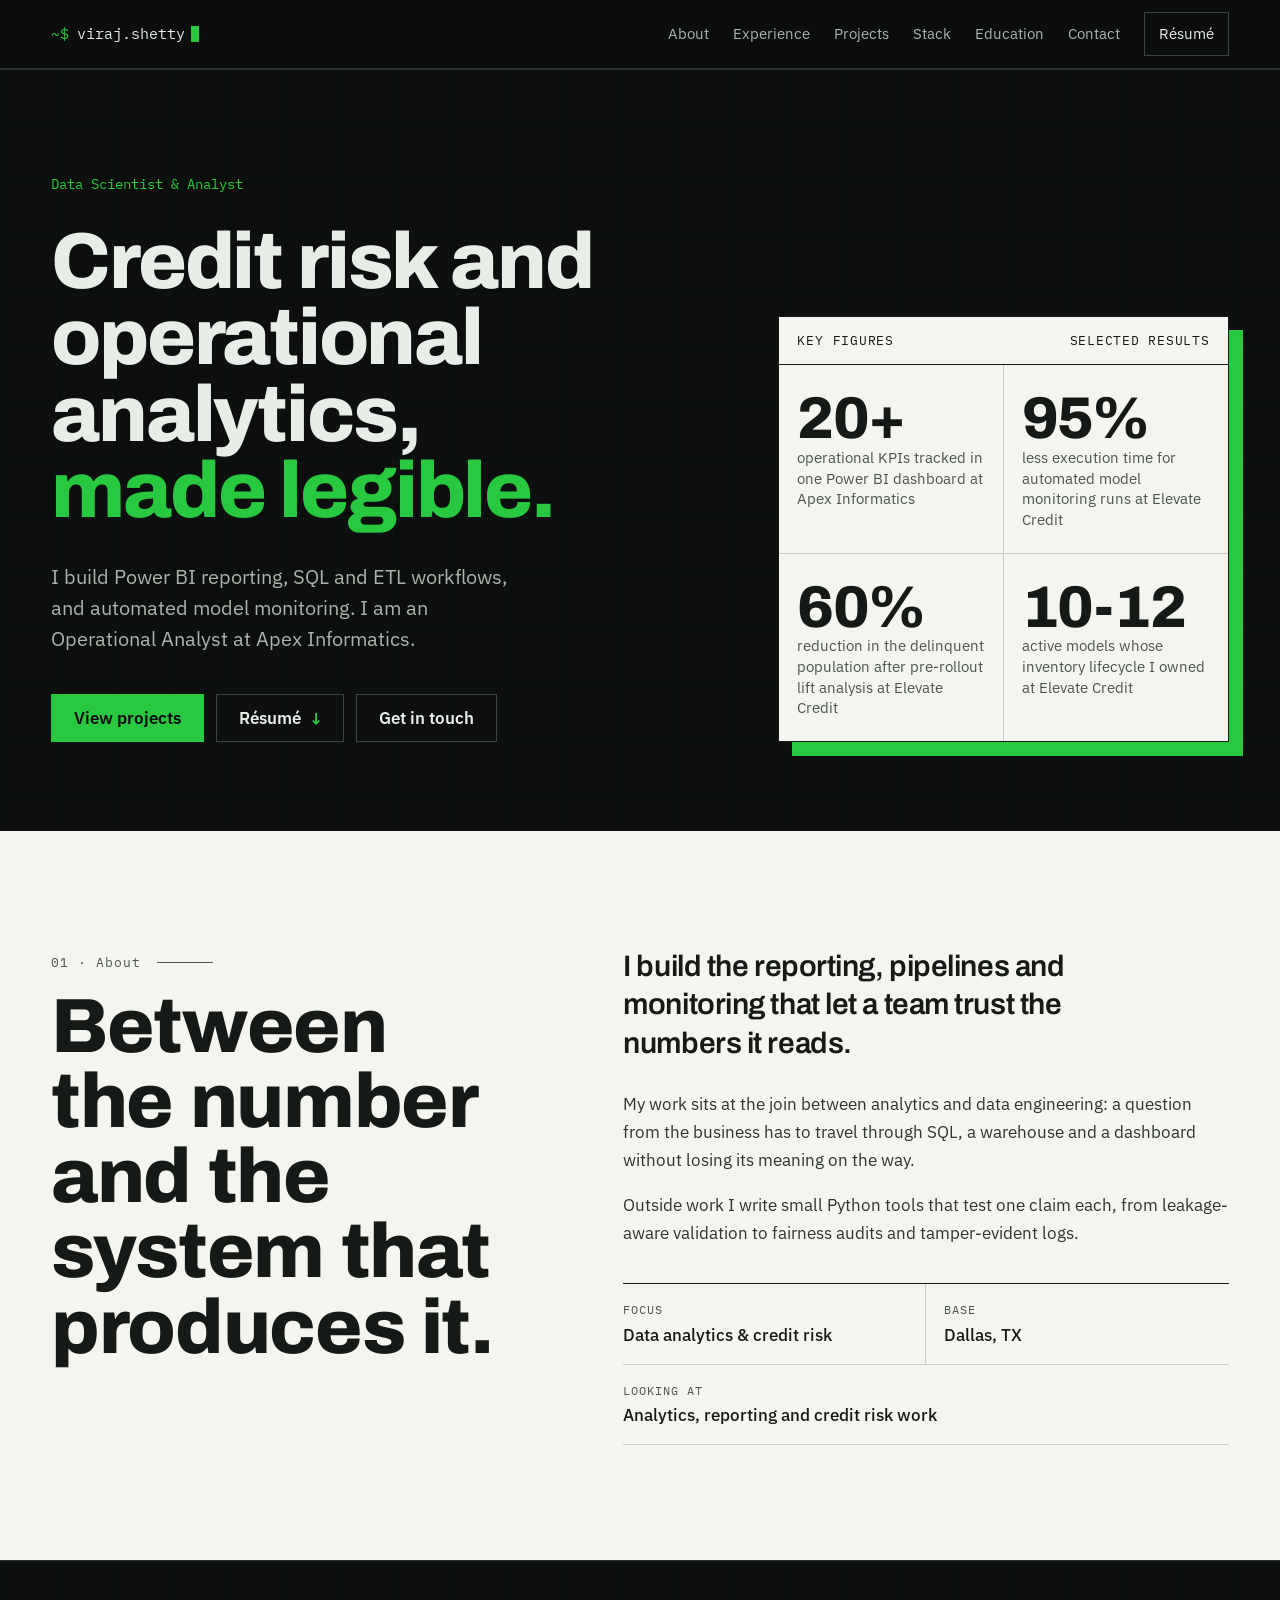
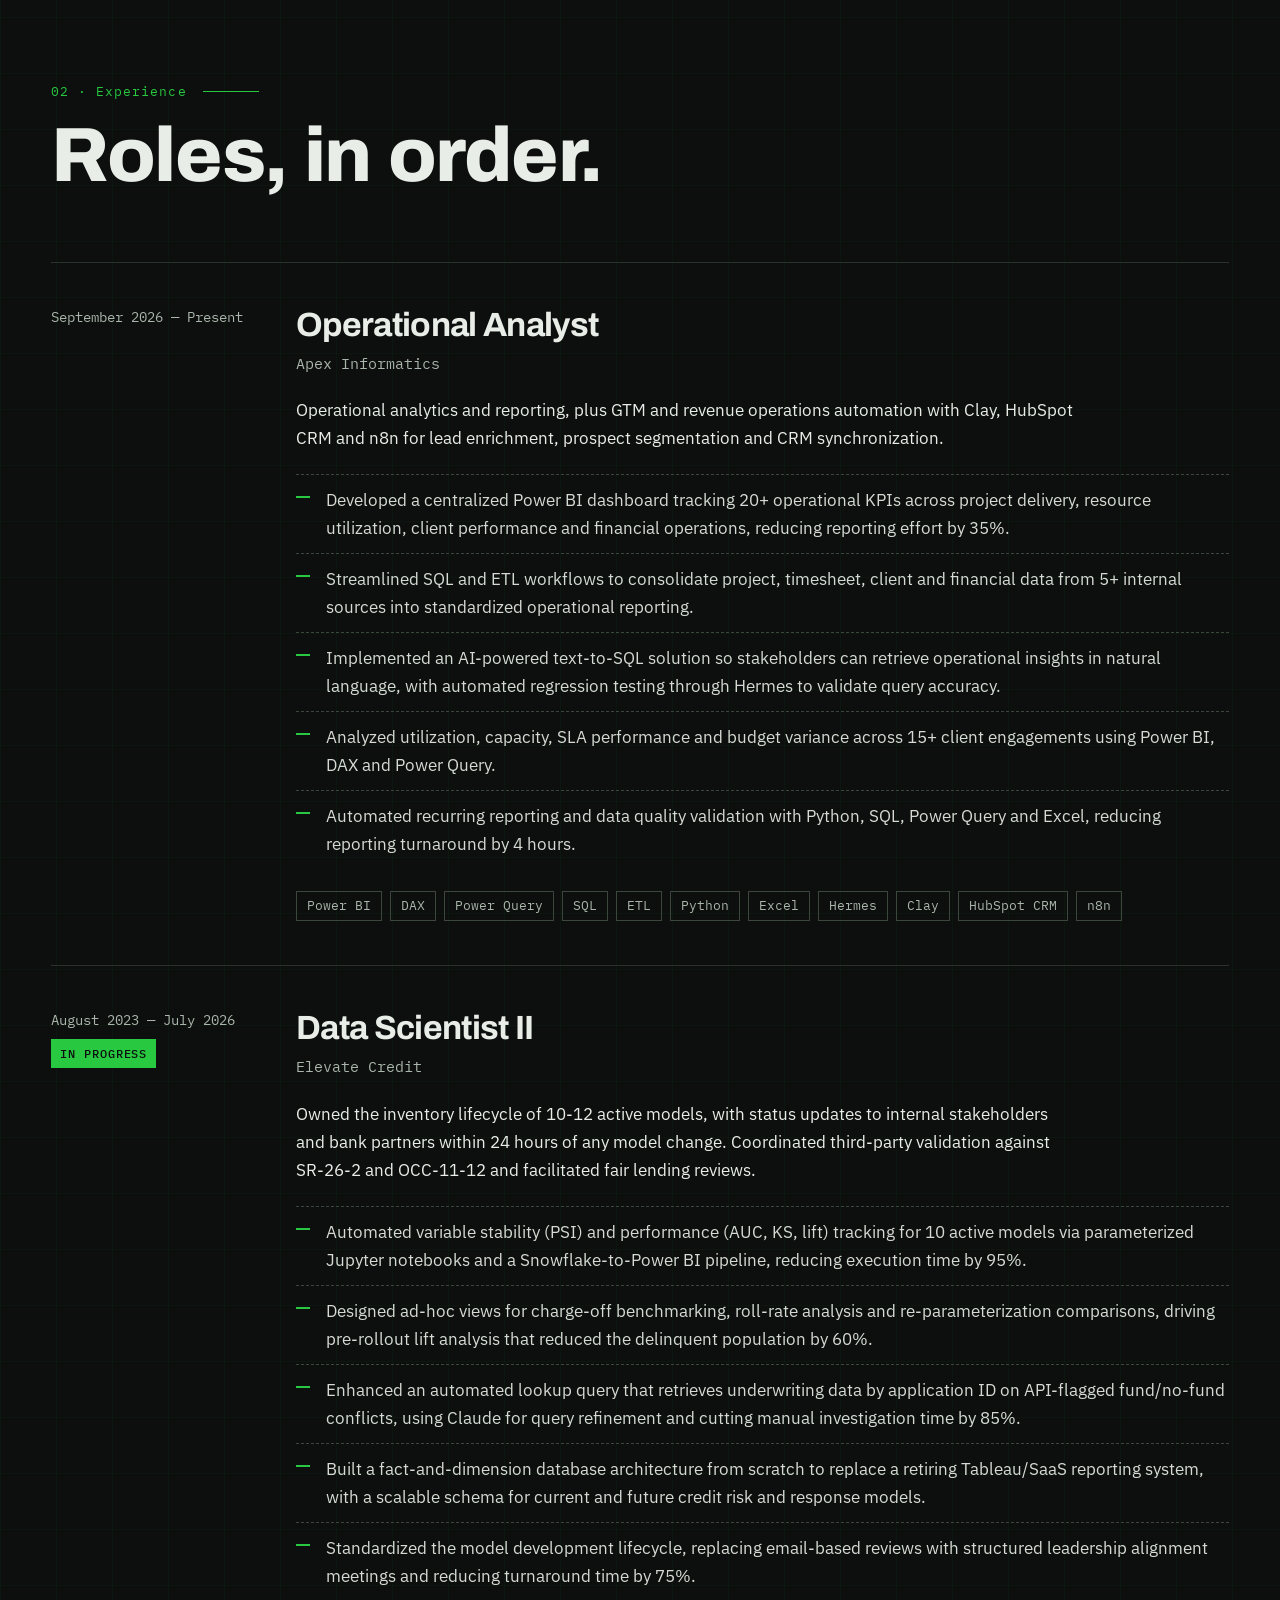
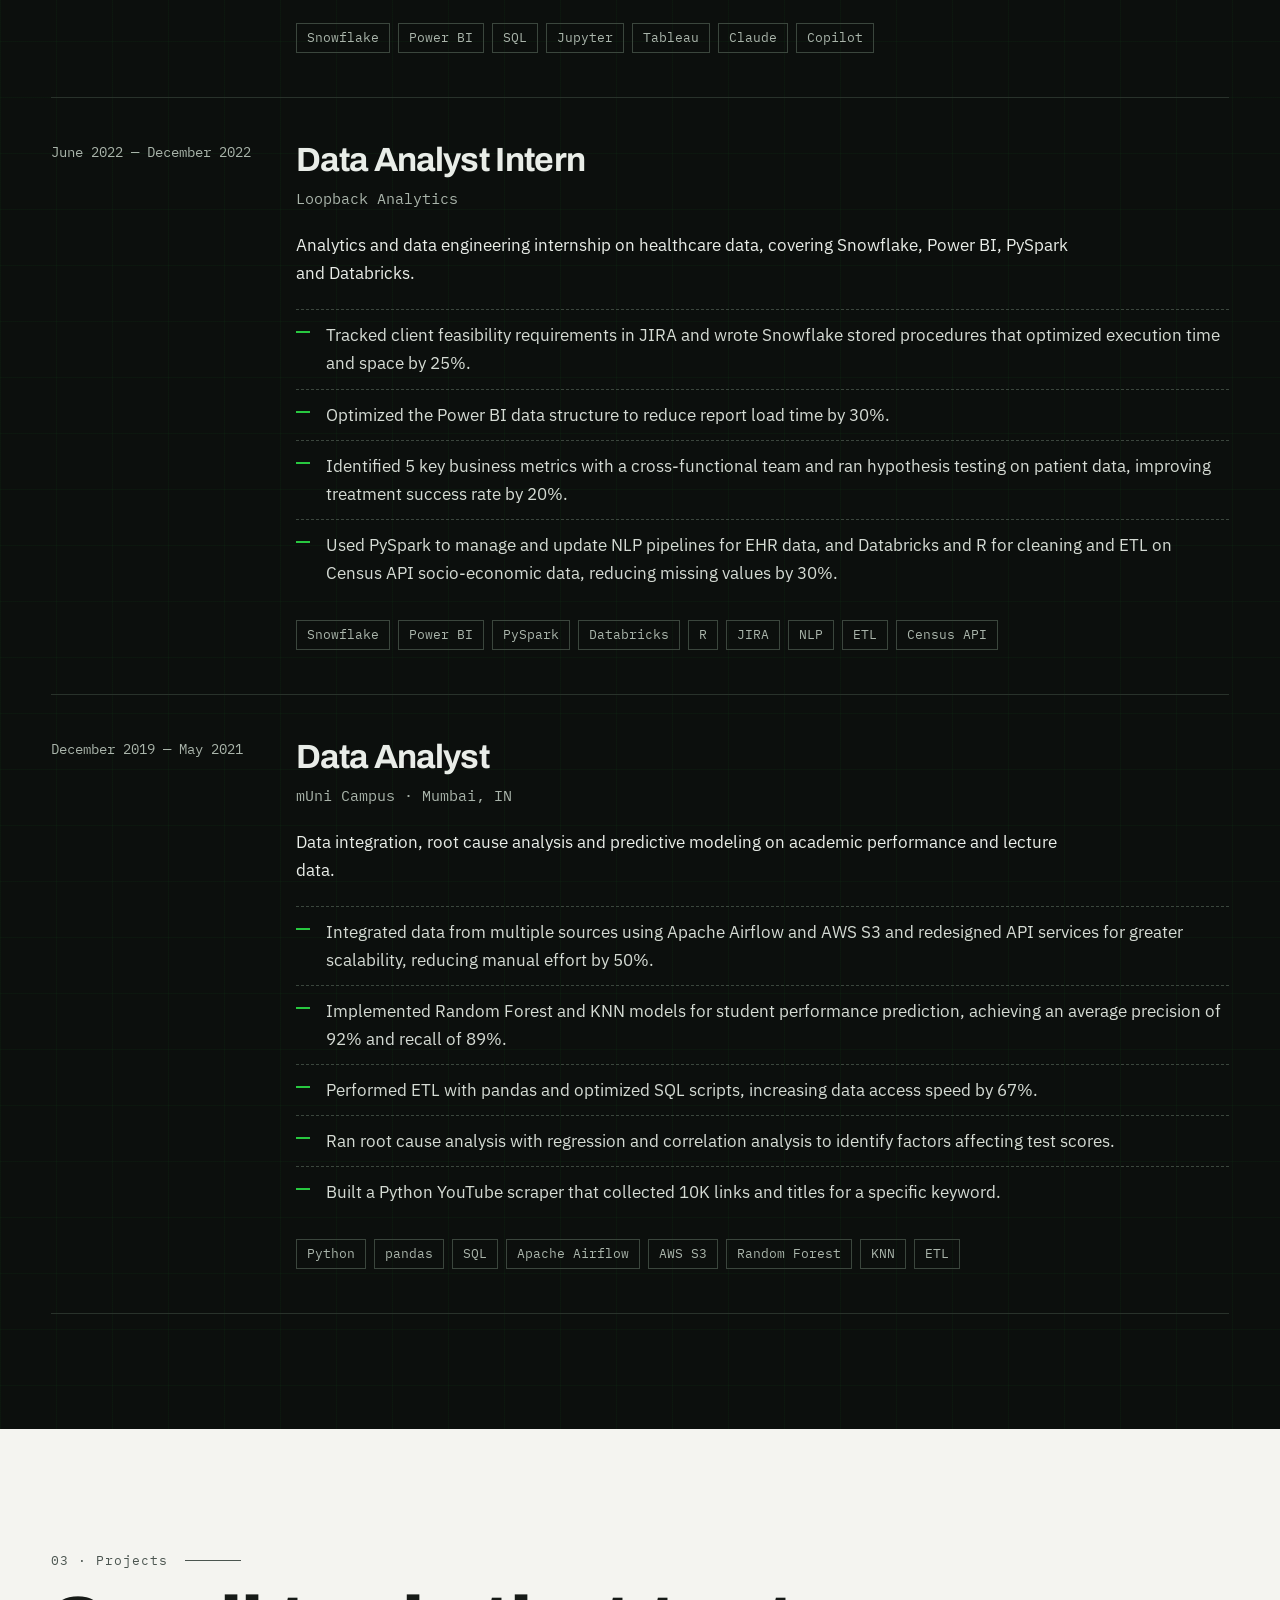
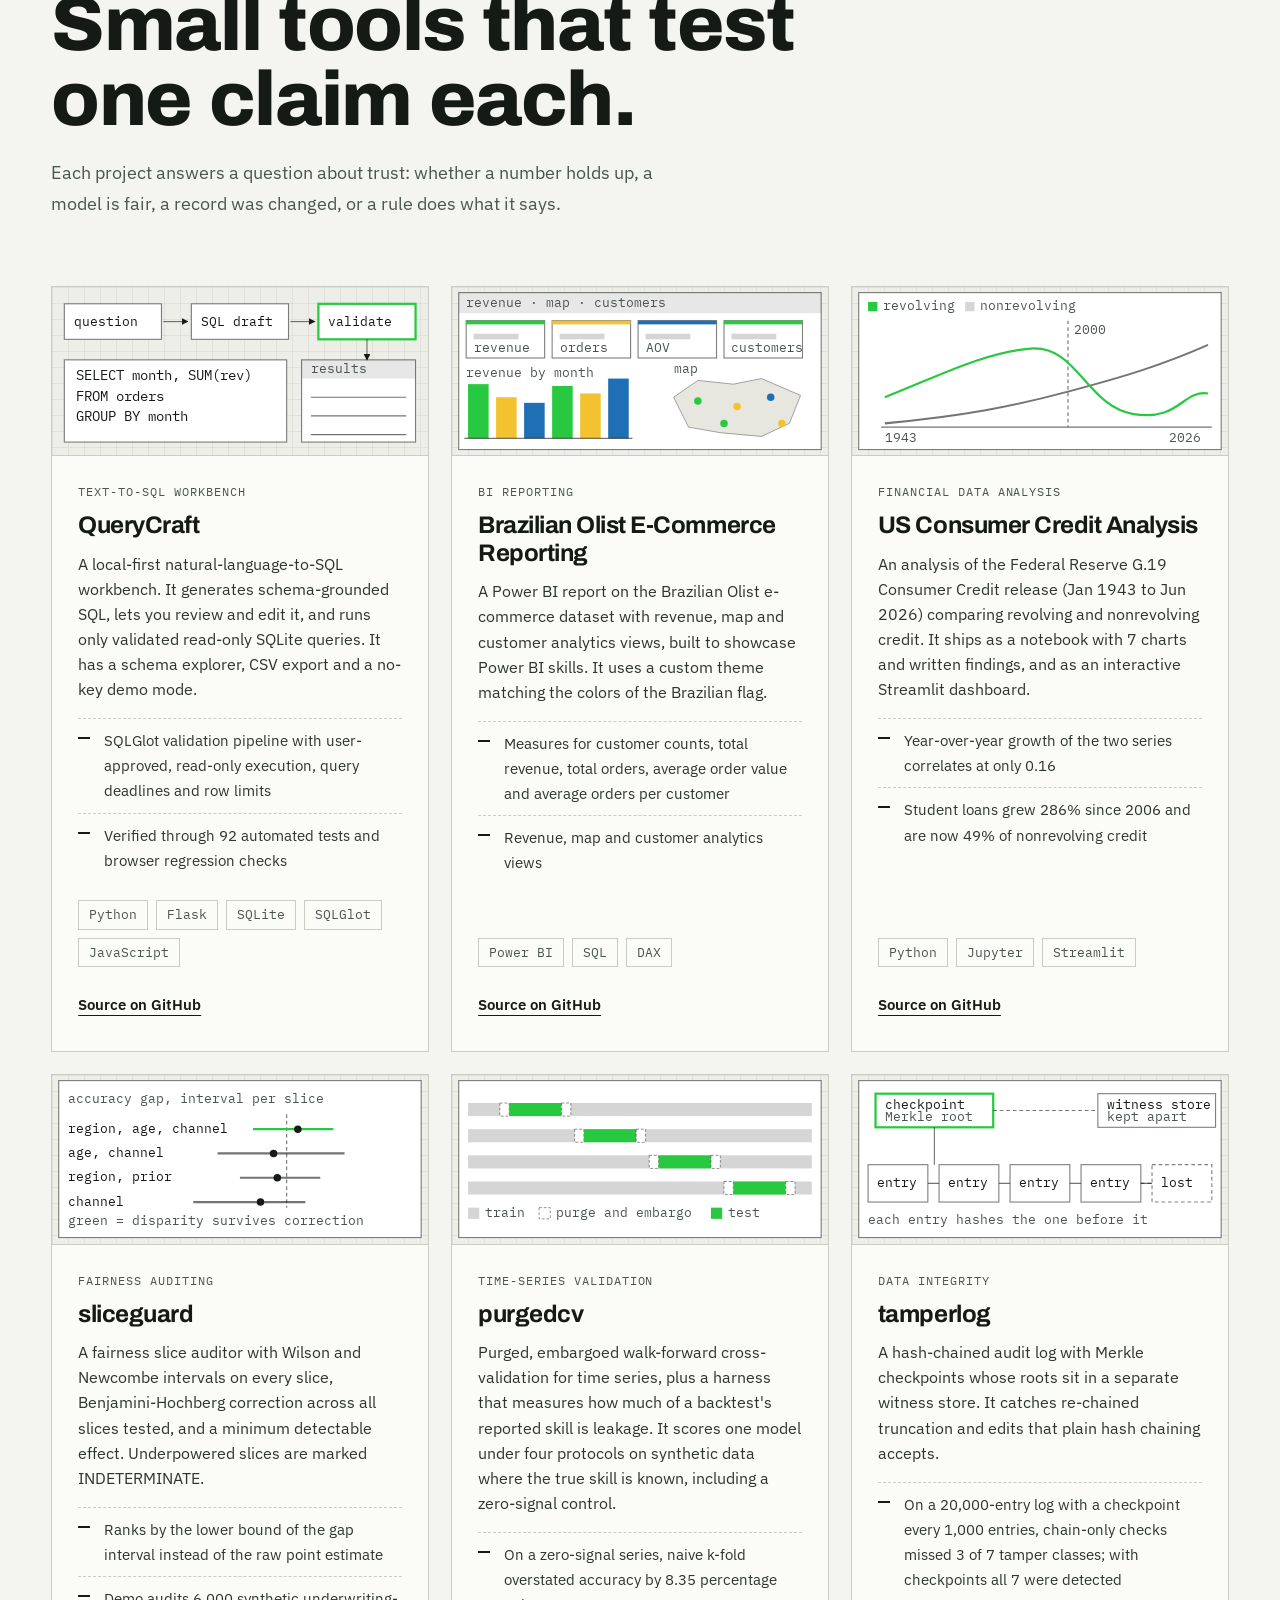
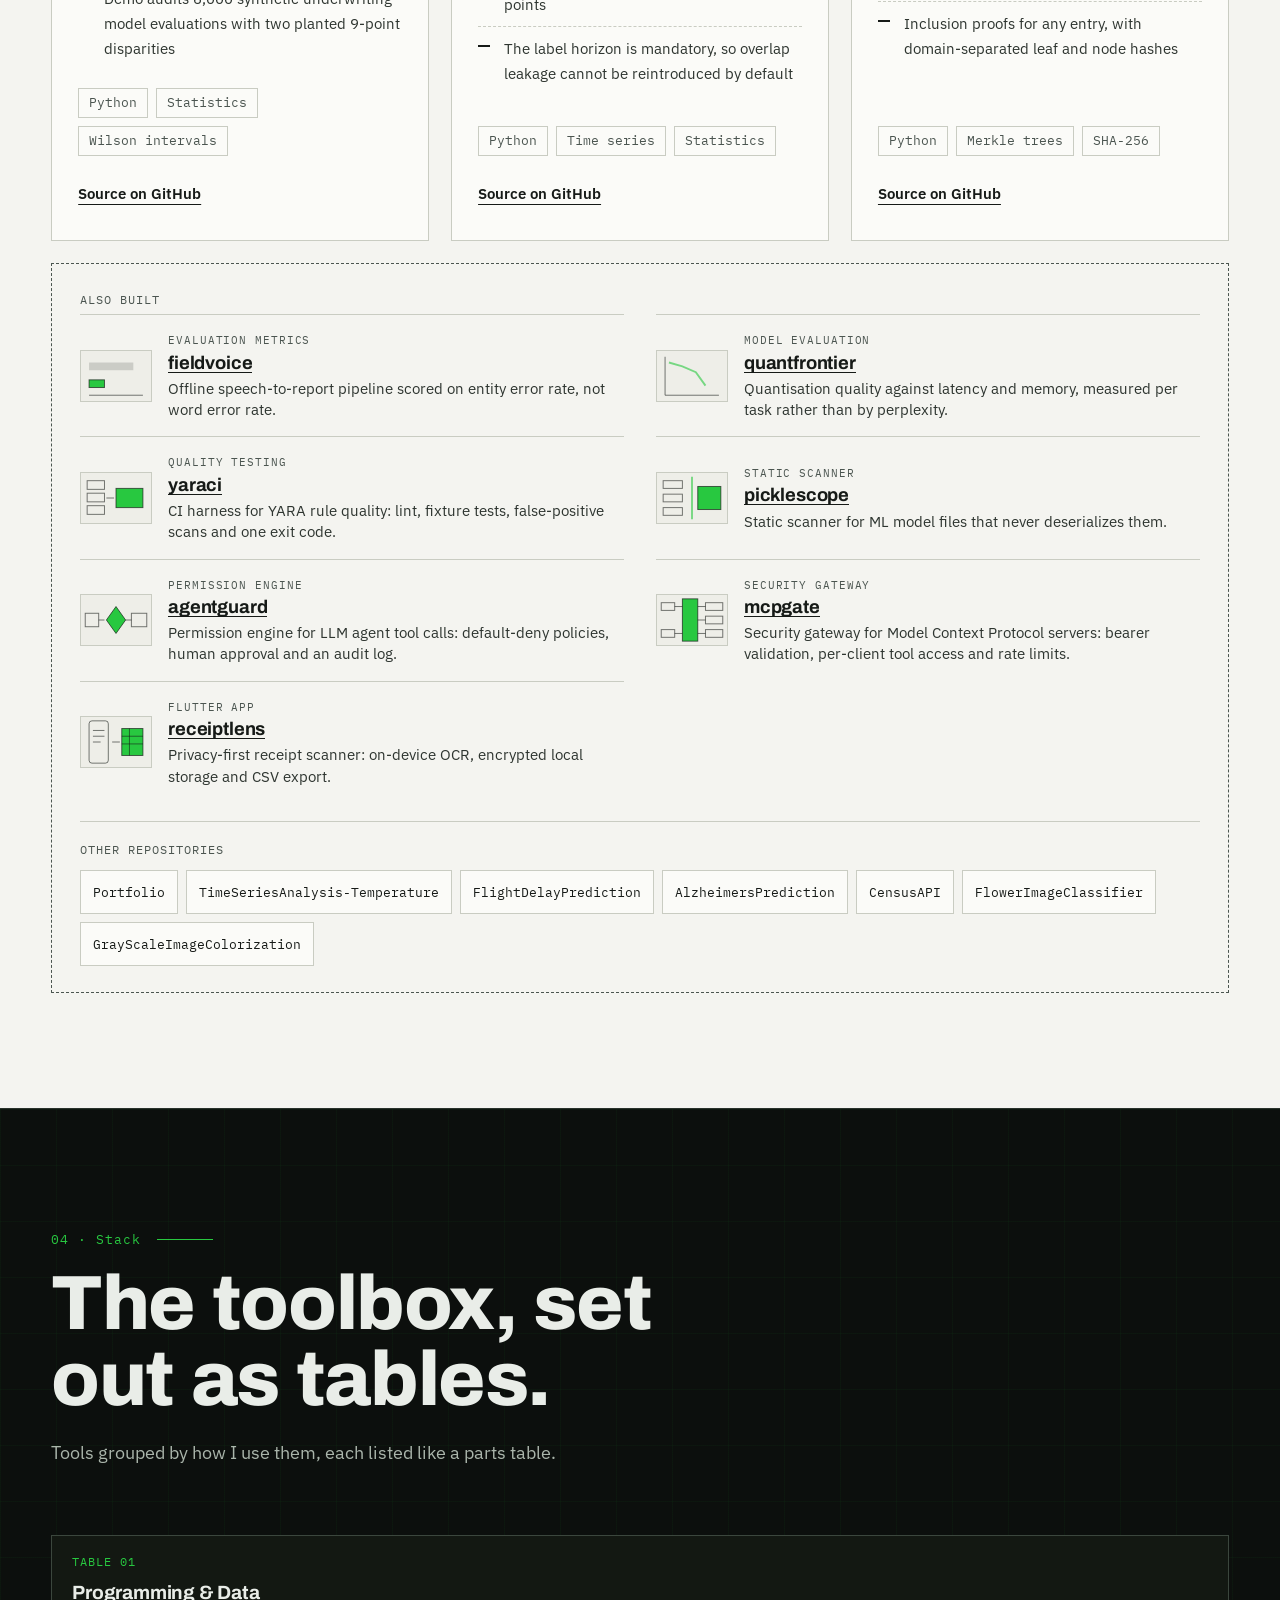
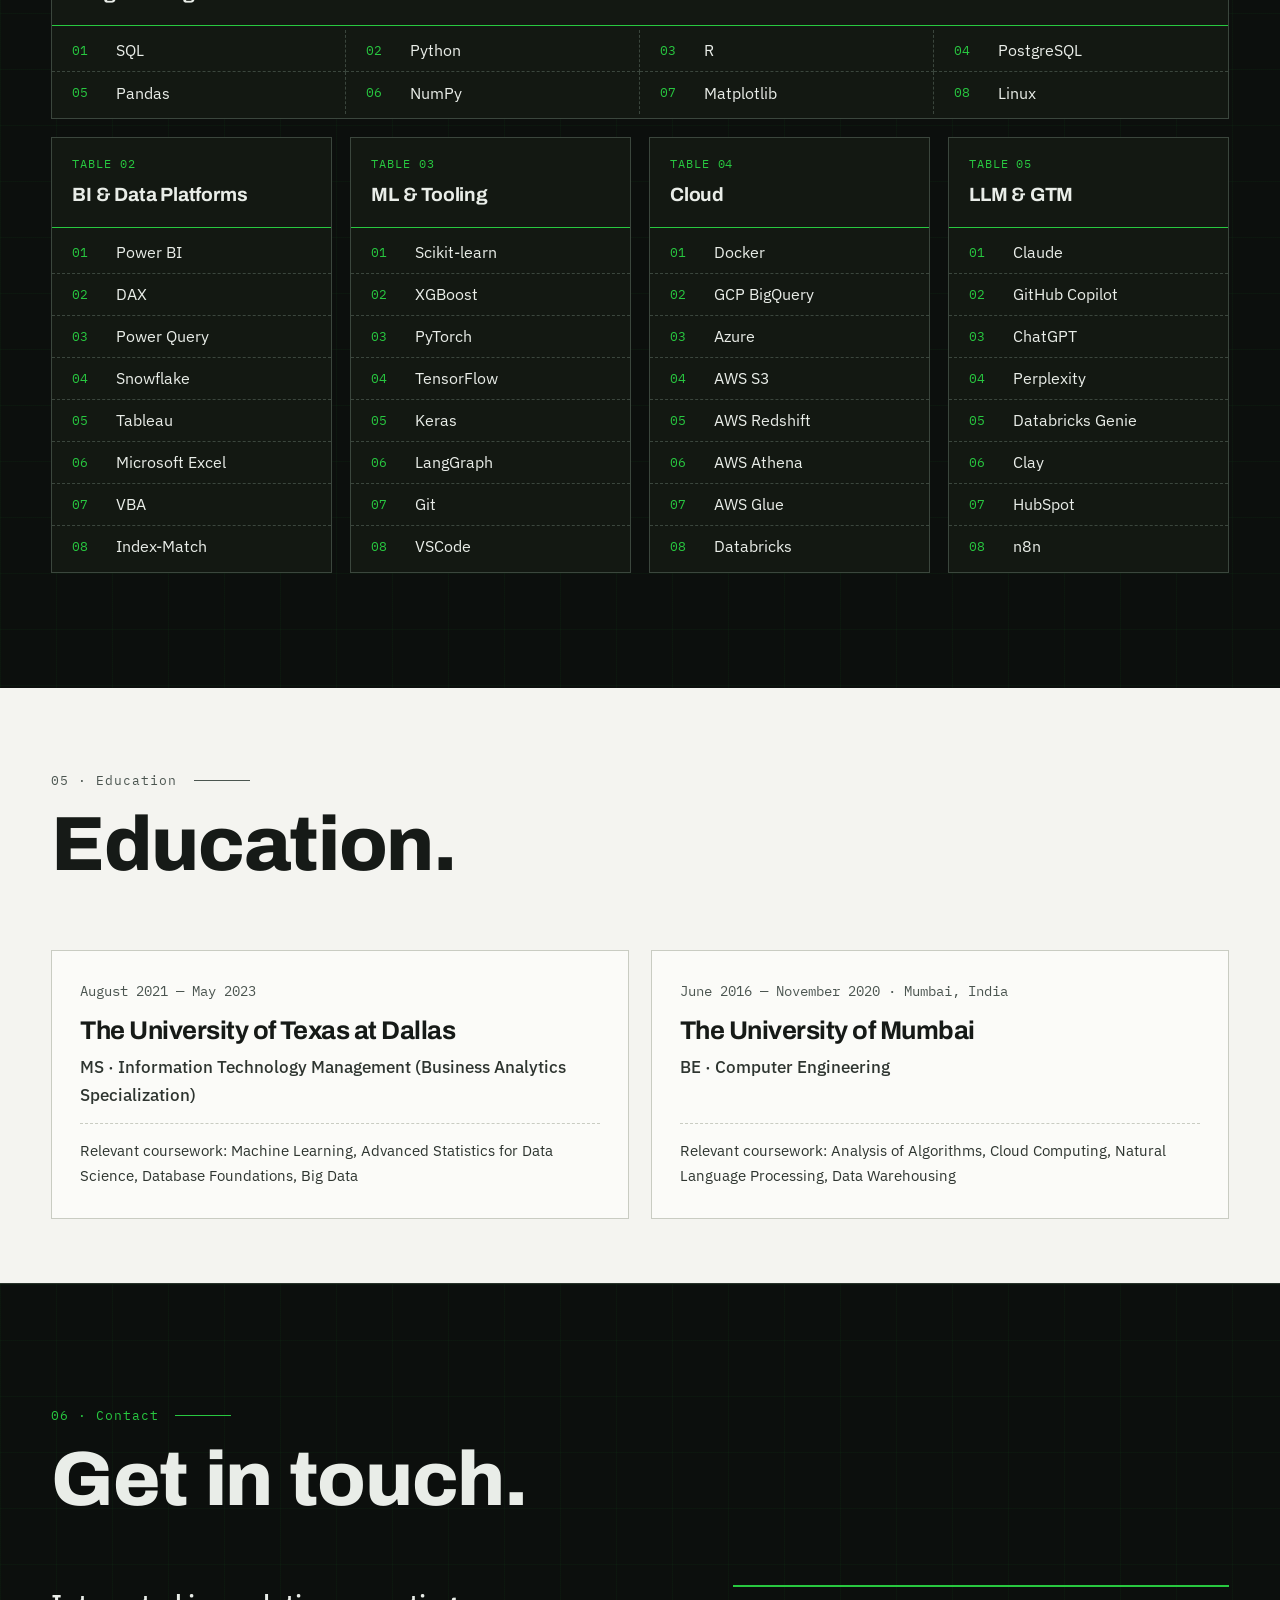
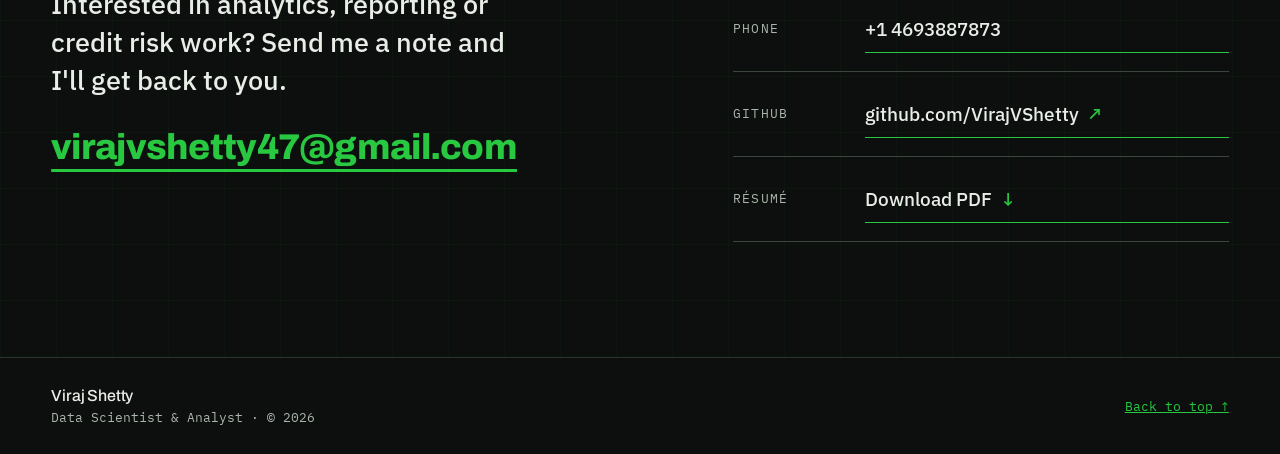
==== index.html @ f26219c9 "Portfolio website, revision 1" ====
<!doctype html>
<html lang="en">
<head>
<meta charset="utf-8">
<meta name="viewport" content="width=device-width, initial-scale=1">
<title>Viraj Shetty | Data Scientist &amp; Analyst</title>
<meta name="description" content="Data scientist and analyst in Dallas, TX, specializing in Power BI reporting, SQL/ETL pipelines and credit risk model monitoring.">
<link rel="canonical" href="https://virajvshetty.github.io/">
<meta property="og:type" content="website">
<meta property="og:title" content="Viraj Shetty | Data Scientist &amp; Analyst">
<meta property="og:description" content="Data scientist and analyst in Dallas, TX, specializing in Power BI reporting, SQL/ETL pipelines and credit risk model monitoring.">
<meta property="og:url" content="https://virajvshetty.github.io/">
<meta property="og:image" content="https://virajvshetty.github.io/assets/images/social-card.png">
<meta name="twitter:card" content="summary_large_image">
<meta name="twitter:title" content="Viraj Shetty | Data Scientist &amp; Analyst">
<meta name="twitter:description" content="Data scientist and analyst in Dallas, TX, specializing in Power BI reporting, SQL/ETL pipelines and credit risk model monitoring.">
<meta name="twitter:image" content="https://virajvshetty.github.io/assets/images/social-card.png">
<link rel="icon" href="favicon.svg" type="image/svg+xml">
<link rel="apple-touch-icon" href="apple-touch-icon.png">
<link rel="preconnect" href="https://fonts.googleapis.com">
<link rel="preconnect" href="https://fonts.gstatic.com" crossorigin>
<link href="https://fonts.googleapis.com/css2?family=Archivo:wght@400..800&family=IBM+Plex+Mono:wght@400;500&family=IBM+Plex+Sans:wght@400;500;600&display=swap" rel="stylesheet">
<link rel="stylesheet" href="assets/site.css">
<script type="application/ld+json">
{
  "@context": "https://schema.org",
  "@type": "Person",
  "name": "Viraj Shetty",
  "jobTitle": "Data Scientist & Analyst",
  "url": "https://virajvshetty.github.io/",
  "email": "virajvshetty47@gmail.com",
  "sameAs": ["https://github.com/VirajVShetty"],
  "homeLocation": "Dallas, TX"
}
</script>
</head>
<body>
<a class="skip" href="#main">Skip to content</a>

<header class="top">
  <div class="wrap">
    <a class="brand" href="#top" aria-label="Viraj Shetty, back to top"><span class="prompt">~$</span>viraj.shetty</a>
    <nav class="nav" aria-label="Primary">
      <a href="#about">About</a>
      <a href="#experience">Experience</a>
      <a href="#projects">Projects</a>
      <a href="#stack">Stack</a>
      <a href="#education">Education</a>
      <a href="#contact">Contact</a>
      <a class="nav-cv" href="assets/files/viraj-shetty-resume.pdf" download>Résumé</a>
    </nav>
    <details class="menu">
      <summary>Menu</summary>
      <nav aria-label="Mobile">
        <a href="#about">About</a>
        <a href="#experience">Experience</a>
        <a href="#projects">Projects</a>
        <a href="#stack">Stack</a>
        <a href="#education">Education</a>
        <a href="#contact">Contact</a>
        <a href="assets/files/viraj-shetty-resume.pdf" download>Résumé (PDF)</a>
      </nav>
    </details>
  </div>
</header>

<main id="main">

<!-- HERO -->
<section class="hero sec sheet-bg" id="top" aria-labelledby="hero-title">
  <div class="wrap hero-grid">
    <div>
      <p class="kicker">Data Scientist &amp; Analyst</p>
      <h1 id="hero-title">Credit risk and operational analytics, <em>made legible.</em></h1>
      <p class="lede">I build Power BI reporting, SQL and ETL workflows, and automated model monitoring. I am an Operational Analyst at Apex Informatics.</p>
      <div class="ctas">
        <a class="btn btn-primary" href="#projects">View projects</a>
        <a class="btn" href="assets/files/viraj-shetty-resume.pdf" download>Résumé <span class="arrow-down" aria-hidden="true">↓</span></a>
        <a class="btn" href="#contact">Get in touch</a>
      </div>
    </div>
    <aside class="sheet" aria-label="Key figures">
      <div class="sheet-bar"><span>Key figures</span><span>Selected results</span></div>
      <dl class="readouts">
        <div><dt class="val">20+</dt><dd class="lab">operational KPIs tracked in one Power BI dashboard at Apex Informatics</dd></div>
        <div><dt class="val">95%</dt><dd class="lab">less execution time for automated model monitoring runs at Elevate Credit</dd></div>
        <div><dt class="val">60%</dt><dd class="lab">reduction in the delinquent population after pre-rollout lift analysis at Elevate Credit</dd></div>
        <div><dt class="val">10-12</dt><dd class="lab">active models whose inventory lifecycle I owned at Elevate Credit</dd></div>
      </dl>
    </aside>
  </div>
</section>

<!-- ABOUT -->
<section class="sec paper" id="about" aria-labelledby="about-title">
  <div class="wrap about">
    <div class="sec-head">
      <p class="sec-no">01 · About</p>
      <h2 id="about-title">Between the number and the system that produces it.</h2>
    </div>
    <div class="about-copy">
      <p class="lead">I build the reporting, pipelines and monitoring that let a team trust the numbers it reads.</p>
      <p>My work sits at the join between analytics and data engineering: a question from the business has to travel through SQL, a warehouse and a dashboard without losing its meaning on the way.</p>
      <p>Outside work I write small Python tools that test one claim each, from leakage-aware validation to fairness audits and tamper-evident logs.</p>
      <dl class="facts">
        <div><dt>Focus</dt><dd>Data analytics &amp; credit risk</dd></div>
        <div><dt>Base</dt><dd>Dallas, TX</dd></div>
        <div class="wide"><dt>Looking at</dt><dd>Analytics, reporting and credit risk work</dd></div>
      </dl>
    </div>
  </div>
</section>

<!-- EXPERIENCE -->
<section class="sec sheet-bg" id="experience" aria-labelledby="exp-title">
  <div class="wrap">
    <div class="sec-head">
      <p class="sec-no">02 · Experience</p>
      <h2 id="exp-title">Roles, in order.</h2>
    </div>
    <ol class="timeline">
      <li class="role">
        <div class="role-side">
          <div class="role-meta">
            <p class="role-dates">September 2026 — Present</p>
          </div>
        </div>
        <div>
          <h3>Operational Analyst</h3>
          <p class="org">Apex Informatics</p>
          <p class="role-desc">Operational analytics and reporting, plus GTM and revenue operations automation with Clay, HubSpot CRM and n8n for lead enrichment, prospect segmentation and CRM synchronization.</p>
          <ul class="hl">
            <li>Developed a centralized Power BI dashboard tracking 20+ operational KPIs across project delivery, resource utilization, client performance and financial operations, reducing reporting effort by 35%.</li>
            <li>Streamlined SQL and ETL workflows to consolidate project, timesheet, client and financial data from 5+ internal sources into standardized operational reporting.</li>
            <li>Implemented an AI-powered text-to-SQL solution so stakeholders can retrieve operational insights in natural language, with automated regression testing through Hermes to validate query accuracy.</li>
            <li>Analyzed utilization, capacity, SLA performance and budget variance across 15+ client engagements using Power BI, DAX and Power Query.</li>
            <li>Automated recurring reporting and data quality validation with Python, SQL, Power Query and Excel, reducing reporting turnaround by 4 hours.</li>
          </ul>
          <ul class="chips" aria-label="Technologies">
            <li>Power BI</li><li>DAX</li><li>Power Query</li><li>SQL</li><li>ETL</li><li>Python</li><li>Excel</li><li>Hermes</li><li>Clay</li><li>HubSpot CRM</li><li>n8n</li>
          </ul>
        </div>
      </li>
      <li class="role">
        <div class="role-side">
          <div class="role-meta">
            <p class="role-dates">August 2023 — July 2026</p>
            <span class="tag">In progress</span>
          </div>
        </div>
        <div>
          <h3>Data Scientist II</h3>
          <p class="org">Elevate Credit</p>
          <p class="role-desc">Owned the inventory lifecycle of 10-12 active models, with status updates to internal stakeholders and bank partners within 24 hours of any model change. Coordinated third-party validation against SR-26-2 and OCC-11-12 and facilitated fair lending reviews.</p>
          <ul class="hl">
            <li>Automated variable stability (PSI) and performance (AUC, KS, lift) tracking for 10 active models via parameterized Jupyter notebooks and a Snowflake-to-Power BI pipeline, reducing execution time by 95%.</li>
            <li>Designed ad-hoc views for charge-off benchmarking, roll-rate analysis and re-parameterization comparisons, driving pre-rollout lift analysis that reduced the delinquent population by 60%.</li>
            <li>Enhanced an automated lookup query that retrieves underwriting data by application ID on API-flagged fund/no-fund conflicts, using Claude for query refinement and cutting manual investigation time by 85%.</li>
            <li>Built a fact-and-dimension database architecture from scratch to replace a retiring Tableau/SaaS reporting system, with a scalable schema for current and future credit risk and response models.</li>
            <li>Standardized the model development lifecycle, replacing email-based reviews with structured leadership alignment meetings and reducing turnaround time by 75%.</li>
          </ul>
          <ul class="chips" aria-label="Technologies">
            <li>Snowflake</li><li>Power BI</li><li>SQL</li><li>Jupyter</li><li>Tableau</li><li>Claude</li><li>Copilot</li>
          </ul>
        </div>
      </li>
      <li class="role">
        <div class="role-side">
          <div class="role-meta">
            <p class="role-dates">June 2022 — December 2022</p>
          </div>
        </div>
        <div>
          <h3>Data Analyst Intern</h3>
          <p class="org">Loopback Analytics</p>
          <p class="role-desc">Analytics and data engineering internship on healthcare data, covering Snowflake, Power BI, PySpark and Databricks.</p>
          <ul class="hl">
            <li>Tracked client feasibility requirements in JIRA and wrote Snowflake stored procedures that optimized execution time and space by 25%.</li>
            <li>Optimized the Power BI data structure to reduce report load time by 30%.</li>
            <li>Identified 5 key business metrics with a cross-functional team and ran hypothesis testing on patient data, improving treatment success rate by 20%.</li>
            <li>Used PySpark to manage and update NLP pipelines for EHR data, and Databricks and R for cleaning and ETL on Census API socio-economic data, reducing missing values by 30%.</li>
          </ul>
          <ul class="chips" aria-label="Technologies">
            <li>Snowflake</li><li>Power BI</li><li>PySpark</li><li>Databricks</li><li>R</li><li>JIRA</li><li>NLP</li><li>ETL</li><li>Census API</li>
          </ul>
        </div>
      </li>
      <li class="role">
        <div class="role-side">
          <div class="role-meta">
            <p class="role-dates">December 2019 — May 2021</p>
          </div>
        </div>
        <div>
          <h3>Data Analyst</h3>
          <p class="org">mUni Campus · Mumbai, IN</p>
          <p class="role-desc">Data integration, root cause analysis and predictive modeling on academic performance and lecture data.</p>
          <ul class="hl">
            <li>Integrated data from multiple sources using Apache Airflow and AWS S3 and redesigned API services for greater scalability, reducing manual effort by 50%.</li>
            <li>Implemented Random Forest and KNN models for student performance prediction, achieving an average precision of 92% and recall of 89%.</li>
            <li>Performed ETL with pandas and optimized SQL scripts, increasing data access speed by 67%.</li>
            <li>Ran root cause analysis with regression and correlation analysis to identify factors affecting test scores.</li>
            <li>Built a Python YouTube scraper that collected 10K links and titles for a specific keyword.</li>
          </ul>
          <ul class="chips" aria-label="Technologies">
            <li>Python</li><li>pandas</li><li>SQL</li><li>Apache Airflow</li><li>AWS S3</li><li>Random Forest</li><li>KNN</li><li>ETL</li>
          </ul>
        </div>
      </li>
    </ol>
  </div>
</section>

<!-- PROJECTS -->
<section class="sec paper" id="projects" aria-labelledby="proj-title">
  <div class="wrap">
    <div class="sec-head">
      <p class="sec-no">03 · Projects</p>
      <h2 id="proj-title">Small tools that test one claim each.</h2>
      <p class="sec-intro">Each project answers a question about trust: whether a number holds up, a model is fair, a record was changed, or a rule does what it says.</p>
    </div>

    <div class="proj-grid">

      <article class="proj" aria-labelledby="p-querycraft">
        <figure class="fig">
          <svg viewBox="0 0 400 180" role="img" aria-labelledby="f-querycraft">
            <title id="f-querycraft">QueryCraft: a question becomes SQL, is validated, then runs read-only</title>
            <defs><marker id="m-qc" viewBox="0 0 8 8" refX="7" refY="4" markerWidth="6" markerHeight="6" orient="auto"><path d="M0 0L8 4L0 8z" fill="#161a17"/></marker></defs>
            <rect class="bx" x="12" y="18" width="104" height="38"/><text class="lb" x="22" y="42">question</text>
            <rect class="bx" x="148" y="18" width="104" height="38"/><text class="lb" x="158" y="42">SQL draft</text>
            <rect class="bx ac" x="284" y="18" width="104" height="38"/><text class="lb" x="294" y="42">validate</text>
            <path class="wr" d="M118 37H144" marker-end="url(#m-qc)"/>
            <path class="wr" d="M254 37H280" marker-end="url(#m-qc)"/>
            <rect class="bx" x="12" y="78" width="238" height="88"/>
            <text x="24" y="100">SELECT month, SUM(rev)</text>
            <text x="24" y="122">FROM orders</text>
            <text x="24" y="144">GROUP BY month</text>
            <rect class="bx" x="266" y="78" width="122" height="88"/>
            <rect class="bg" x="266" y="78" width="122" height="20"/>
            <text class="sm" x="276" y="92">results</text>
            <path class="wr" d="M276 118H378M276 138H378M276 158H378"/>
            <path class="wr" d="M336 56V78" marker-end="url(#m-qc)"/>
          </svg>
        </figure>
        <div class="proj-body">
          <p class="cat">Text-to-SQL workbench</p>
          <h3 id="p-querycraft">QueryCraft</h3>
          <p class="proj-desc">A local-first natural-language-to-SQL workbench. It generates schema-grounded SQL, lets you review and edit it, and runs only validated read-only SQLite queries. It has a schema explorer, CSV export and a no-key demo mode.</p>
          <ul class="hl">
            <li>SQLGlot validation pipeline with user-approved, read-only execution, query deadlines and row limits</li>
            <li>Verified through 92 automated tests and browser regression checks</li>
          </ul>
          <div class="proj-foot">
            <ul class="chips" aria-label="Technologies"><li>Python</li><li>Flask</li><li>SQLite</li><li>SQLGlot</li><li>JavaScript</li></ul>
            <p class="links"><a href="https://github.com/VirajVShetty/QueryCraft">Source on GitHub</a></p>
          </div>
        </div>
      </article>

      <article class="proj" aria-labelledby="p-olist">
        <figure class="fig">
          <svg viewBox="0 0 400 180" role="img" aria-labelledby="f-olist">
            <title id="f-olist">Olist sales report: KPI tiles, a monthly bar chart and a map, in Brazilian flag colours</title>
            <rect class="bx" x="6" y="6" width="388" height="168"/>
            <rect class="bg" x="6" y="6" width="388" height="22"/>
            <text class="sm" x="14" y="21">revenue · map · customers</text>
            <g>
              <rect class="bx" x="14" y="36" width="84" height="40"/><rect x="14" y="36" width="84" height="4" fill="#28c840"/>
              <rect class="tk" x="22" y="50" width="48" height="6"/><text class="sm" x="22" y="70">revenue</text>
              <rect class="bx" x="106" y="36" width="84" height="40"/><rect x="106" y="36" width="84" height="4" fill="#f2c230"/>
              <rect class="tk" x="114" y="50" width="48" height="6"/><text class="sm" x="114" y="70">orders</text>
              <rect class="bx" x="198" y="36" width="84" height="40"/><rect x="198" y="36" width="84" height="4" fill="#1f6fb5"/>
              <rect class="tk" x="206" y="50" width="48" height="6"/><text class="sm" x="206" y="70">AOV</text>
              <rect class="bx" x="290" y="36" width="84" height="40"/><rect x="290" y="36" width="84" height="4" fill="#28c840"/>
              <rect class="tk" x="298" y="50" width="48" height="6"/><text class="sm" x="298" y="70">customers</text>
            </g>
            <text class="sm" x="14" y="96">revenue by month</text>
            <rect x="16" y="104" width="22" height="58" fill="#28c840"/>
            <rect x="46" y="118" width="22" height="44" fill="#f2c230"/>
            <rect x="76" y="124" width="22" height="38" fill="#1f6fb5"/>
            <rect x="106" y="106" width="22" height="56" fill="#28c840"/>
            <rect x="136" y="114" width="22" height="48" fill="#f2c230"/>
            <rect x="166" y="98" width="22" height="64" fill="#1f6fb5"/>
            <path class="wr" d="M12 162H192"/>
            <text class="sm" x="236" y="92">map</text>
            <path d="M236 118L262 100L300 104L330 98L372 116L360 146L330 160L286 156L252 150Z" fill="#e7e7df" stroke="#161a17" stroke-opacity=".4"/>
            <circle cx="262" cy="122" r="4" fill="#28c840"/><circle cx="304" cy="128" r="4" fill="#f2c230"/>
            <circle cx="340" cy="118" r="4" fill="#1f6fb5"/><circle cx="290" cy="146" r="4" fill="#28c840"/>
            <circle cx="352" cy="146" r="4" fill="#f2c230"/>
          </svg>
        </figure>
        <div class="proj-body">
          <p class="cat">BI reporting</p>
          <h3 id="p-olist">Brazilian Olist E-Commerce Reporting</h3>
          <p class="proj-desc">A Power BI report on the Brazilian Olist e-commerce dataset with revenue, map and customer analytics views, built to showcase Power BI skills. It uses a custom theme matching the colors of the Brazilian flag.</p>
          <ul class="hl">
            <li>Measures for customer counts, total revenue, total orders, average order value and average orders per customer</li>
            <li>Revenue, map and customer analytics views</li>
          </ul>
          <div class="proj-foot">
            <ul class="chips" aria-label="Technologies"><li>Power BI</li><li>SQL</li><li>DAX</li></ul>
            <p class="links"><a href="https://github.com/VirajVShetty/BrazilianOlistReporting">Source on GitHub</a></p>
          </div>
        </div>
      </article>

      <article class="proj" aria-labelledby="p-credit">
        <figure class="fig">
          <svg viewBox="0 0 400 180" role="img" aria-labelledby="f-credit">
            <title id="f-credit">Two credit series over time: revolving and nonrevolving balances diverge</title>
            <rect class="bx" x="6" y="6" width="388" height="168"/>
            <rect class="gf" x="16" y="16" width="10" height="10"/><text class="sm" x="32" y="25">revolving</text>
            <rect class="tk" x="120" y="16" width="10" height="10"/><text class="sm" x="136" y="25">nonrevolving</text>
            <path class="wr" d="M30 150H384"/>
            <path class="wr dash" d="M230 36V150"/>
            <text class="sm" x="236" y="50">2000</text>
            <path class="wr" style="stroke-width:2.2" d="M34 146C120 138 170 128 230 112S330 84 380 62"/>
            <path class="gr" d="M34 118C90 96 140 70 190 66S250 128 300 136S352 110 380 114"/>
            <text class="sm" x="34" y="166">1943</text>
            <text class="sm" x="338" y="166">2026</text>
          </svg>
        </figure>
        <div class="proj-body">
          <p class="cat">Financial data analysis</p>
          <h3 id="p-credit">US Consumer Credit Analysis</h3>
          <p class="proj-desc">An analysis of the Federal Reserve G.19 Consumer Credit release (Jan 1943 to Jun 2026) comparing revolving and nonrevolving credit. It ships as a notebook with 7 charts and written findings, and as an interactive Streamlit dashboard.</p>
          <ul class="hl">
            <li>Year-over-year growth of the two series correlates at only 0.16</li>
            <li>Student loans grew 286% since 2006 and are now 49% of nonrevolving credit</li>
          </ul>
          <div class="proj-foot">
            <ul class="chips" aria-label="Technologies"><li>Python</li><li>Jupyter</li><li>Streamlit</li></ul>
            <p class="links"><a href="https://github.com/VirajVShetty/FinancialDataAnalytics">Source on GitHub</a></p>
          </div>
        </div>
      </article>

      <article class="proj" aria-labelledby="p-sliceguard">
        <figure class="fig">
          <svg viewBox="0 0 400 180" role="img" aria-labelledby="f-sliceguard">
            <title id="f-sliceguard">Forest plot of slice gaps: one interval clears zero, the rest stay indeterminate</title>
            <rect class="bx" x="6" y="6" width="388" height="168"/>
            <text class="sm" x="16" y="30">accuracy gap, interval per slice</text>
            <path class="wr dash" d="M250 42V142"/>
            <text class="lb" x="16" y="62">region, age, channel</text>
            <text class="lb" x="16" y="88">age, channel</text>
            <text class="lb" x="16" y="114">region, prior</text>
            <text class="lb" x="16" y="140">channel</text>
            <path class="gr" d="M214 58H300"/><circle cx="262" cy="58" r="4" fill="#161a17"/>
            <path class="wr" style="stroke-width:2.4" d="M176 84H312"/><circle cx="236" cy="84" r="4" fill="#161a17"/>
            <path class="wr" style="stroke-width:2.4" d="M200 110H286"/><circle cx="240" cy="110" r="4" fill="#161a17"/>
            <path class="wr" style="stroke-width:2.4" d="M150 136H270"/><circle cx="222" cy="136" r="4" fill="#161a17"/>
            <text class="sm" x="16" y="161">green = disparity survives correction</text>
          </svg>
        </figure>
        <div class="proj-body">
          <p class="cat">Fairness auditing</p>
          <h3 id="p-sliceguard">sliceguard</h3>
          <p class="proj-desc">A fairness slice auditor with Wilson and Newcombe intervals on every slice, Benjamini-Hochberg correction across all slices tested, and a minimum detectable effect. Underpowered slices are marked INDETERMINATE.</p>
          <ul class="hl">
            <li>Ranks by the lower bound of the gap interval instead of the raw point estimate</li>
            <li>Demo audits 6,000 synthetic underwriting-model evaluations with two planted 9-point disparities</li>
          </ul>
          <div class="proj-foot">
            <ul class="chips" aria-label="Technologies"><li>Python</li><li>Statistics</li><li>Wilson intervals</li></ul>
            <p class="links"><a href="https://github.com/VirajVShetty/sliceguard">Source on GitHub</a></p>
          </div>
        </div>
      </article>

      <article class="proj" aria-labelledby="p-purgedcv">
        <figure class="fig">
          <svg viewBox="0 0 400 180" role="img" aria-labelledby="f-purgedcv">
            <title id="f-purgedcv">Walk-forward folds with a purge gap and embargo around each test block</title>
            <rect class="bx" x="6" y="6" width="388" height="168"/>
            <g>
              <rect class="tk" x="16" y="30" width="368" height="14"/>
              <rect class="pu" x="50" y="30" width="10" height="14"/><rect class="gf" x="60" y="30" width="56" height="14"/><rect class="pu" x="116" y="30" width="10" height="14"/>
              <rect class="tk" x="16" y="58" width="368" height="14"/>
              <rect class="pu" x="130" y="58" width="10" height="14"/><rect class="gf" x="140" y="58" width="56" height="14"/><rect class="pu" x="196" y="58" width="10" height="14"/>
              <rect class="tk" x="16" y="86" width="368" height="14"/>
              <rect class="pu" x="210" y="86" width="10" height="14"/><rect class="gf" x="220" y="86" width="56" height="14"/><rect class="pu" x="276" y="86" width="10" height="14"/>
              <rect class="tk" x="16" y="114" width="368" height="14"/>
              <rect class="pu" x="290" y="114" width="10" height="14"/><rect class="gf" x="300" y="114" width="56" height="14"/><rect class="pu" x="356" y="114" width="10" height="14"/>
            </g>
            <rect class="tk" x="16" y="142" width="12" height="12"/><text class="sm" x="34" y="152">train</text>
            <rect class="pu" x="92" y="142" width="12" height="12"/><text class="sm" x="110" y="152">purge and embargo</text>
            <rect class="gf" x="276" y="142" width="12" height="12"/><text class="sm" x="294" y="152">test</text>
          </svg>
        </figure>
        <div class="proj-body">
          <p class="cat">Time-series validation</p>
          <h3 id="p-purgedcv">purgedcv</h3>
          <p class="proj-desc">Purged, embargoed walk-forward cross-validation for time series, plus a harness that measures how much of a backtest's reported skill is leakage. It scores one model under four protocols on synthetic data where the true skill is known, including a zero-signal control.</p>
          <ul class="hl">
            <li>On a zero-signal series, naive k-fold overstated accuracy by 8.35 percentage points</li>
            <li>The label horizon is mandatory, so overlap leakage cannot be reintroduced by default</li>
          </ul>
          <div class="proj-foot">
            <ul class="chips" aria-label="Technologies"><li>Python</li><li>Time series</li><li>Statistics</li></ul>
            <p class="links"><a href="https://github.com/VirajVShetty/purgedcv">Source on GitHub</a></p>
          </div>
        </div>
      </article>

      <article class="proj" aria-labelledby="p-tamperlog">
        <figure class="fig">
          <svg viewBox="0 0 400 180" role="img" aria-labelledby="f-tamperlog">
            <title id="f-tamperlog">Hash-chained log with a checkpoint held in a separate witness store, and a truncated tail</title>
            <rect class="bx" x="6" y="6" width="388" height="168"/>
            <rect class="bx ac" x="24" y="20" width="126" height="36"/>
            <text class="lb" x="34" y="36">checkpoint</text><text class="sm" x="34" y="49">Merkle root</text>
            <rect class="bx" x="262" y="20" width="126" height="36"/>
            <text class="lb" x="272" y="36">witness store</text><text class="sm" x="272" y="49">kept apart</text>
            <path class="wr dash" d="M150 38H262"/>
            <path class="wr" d="M87 56V96"/>
            <rect class="bx" x="16" y="96" width="64" height="40"/><text class="lb" x="26" y="120">entry</text>
            <rect class="bx" x="92" y="96" width="64" height="40"/><text class="lb" x="102" y="120">entry</text>
            <rect class="bx" x="168" y="96" width="64" height="40"/><text class="lb" x="178" y="120">entry</text>
            <rect class="bx" x="244" y="96" width="64" height="40"/><text class="lb" x="254" y="120">entry</text>
            <rect class="bx dash" x="320" y="96" width="64" height="40" fill="none"/><text class="lb" x="330" y="120">lost</text>
            <path class="wr" d="M80 116H92M156 116H168M232 116H244M308 116H320" />
            <path class="wr dash" d="M308 116H320"/>
            <text class="sm" x="16" y="160">each entry hashes the one before it</text>
          </svg>
        </figure>
        <div class="proj-body">
          <p class="cat">Data integrity</p>
          <h3 id="p-tamperlog">tamperlog</h3>
          <p class="proj-desc">A hash-chained audit log with Merkle checkpoints whose roots sit in a separate witness store. It catches re-chained truncation and edits that plain hash chaining accepts.</p>
          <ul class="hl">
            <li>On a 20,000-entry log with a checkpoint every 1,000 entries, chain-only checks missed 3 of 7 tamper classes; with checkpoints all 7 were detected</li>
            <li>Inclusion proofs for any entry, with domain-separated leaf and node hashes</li>
          </ul>
          <div class="proj-foot">
            <ul class="chips" aria-label="Technologies"><li>Python</li><li>Merkle trees</li><li>SHA-256</li></ul>
            <p class="links"><a href="https://github.com/VirajVShetty/tamperlog">Source on GitHub</a></p>
          </div>
        </div>
      </article>

      <div class="more-block">
        <p class="cat">Also built</p>
        <ul class="more-list">
          <li>
            <svg class="mini" viewBox="0 0 72 52" aria-hidden="true" focusable="false"><rect class="k" x="8" y="12" width="46" height="8"/><rect class="p" x="8" y="30" width="16" height="8"/><path d="M8 46H64"/></svg>
            <div><p class="cat">Evaluation metrics</p><h4><a href="https://github.com/VirajVShetty/fieldvoice">fieldvoice</a></h4><p>Offline speech-to-report pipeline scored on entity error rate, not word error rate.</p></div>
          </li>
          <li>
            <svg class="mini" viewBox="0 0 72 52" aria-hidden="true" focusable="false"><path d="M8 6V46H64"/><path class="ln" d="M12 12L26 16L40 22L50 36"/></svg>
            <div><p class="cat">Model evaluation</p><h4><a href="https://github.com/VirajVShetty/quantfrontier">quantfrontier</a></h4><p>Quantisation quality against latency and memory, measured per task rather than by perplexity.</p></div>
          </li>
          <li>
            <svg class="mini" viewBox="0 0 72 52" aria-hidden="true" focusable="false"><rect x="6" y="8" width="18" height="9"/><rect x="6" y="21" width="18" height="9"/><rect x="6" y="34" width="18" height="9"/><path d="M26 26H34"/><rect class="p" x="36" y="16" width="28" height="20"/></svg>
            <div><p class="cat">Quality testing</p><h4><a href="https://github.com/VirajVShetty/yaraci">yaraci</a></h4><p>CI harness for YARA rule quality: lint, fixture tests, false-positive scans and one exit code.</p></div>
          </li>
          <li>
            <svg class="mini" viewBox="0 0 72 52" aria-hidden="true" focusable="false"><rect x="6" y="8" width="20" height="8"/><rect x="6" y="22" width="20" height="8"/><rect x="6" y="36" width="20" height="8"/><path class="ln" d="M36 4V48"/><rect class="p" x="42" y="14" width="24" height="24"/></svg>
            <div><p class="cat">Static scanner</p><h4><a href="https://github.com/VirajVShetty/picklescope">picklescope</a></h4><p>Static scanner for ML model files that never deserializes them.</p></div>
          </li>
          <li>
            <svg class="mini" viewBox="0 0 72 52" aria-hidden="true" focusable="false"><rect x="4" y="19" width="14" height="14"/><path d="M18 26H24"/><polygon class="p" points="36,12 46,26 36,40 26,26"/><path d="M46 26H52"/><rect x="52" y="19" width="16" height="14"/></svg>
            <div><p class="cat">Permission engine</p><h4><a href="https://github.com/VirajVShetty/agentguard">agentguard</a></h4><p>Permission engine for LLM agent tool calls: default-deny policies, human approval and an audit log.</p></div>
          </li>
          <li>
            <svg class="mini" viewBox="0 0 72 52" aria-hidden="true" focusable="false"><rect x="4" y="8" width="14" height="8"/><rect x="4" y="36" width="14" height="8"/><rect class="p" x="26" y="4" width="16" height="44"/><rect x="50" y="8" width="18" height="8"/><rect x="50" y="22" width="18" height="8"/><rect x="50" y="36" width="18" height="8"/><path d="M18 12H26M18 40H26M42 12H50M42 26H50M42 40H50"/></svg>
            <div><p class="cat">Security gateway</p><h4><a href="https://github.com/VirajVShetty/mcpgate">mcpgate</a></h4><p>Security gateway for Model Context Protocol servers: bearer validation, per-client tool access and rate limits.</p></div>
          </li>
          <li>
            <svg class="mini" viewBox="0 0 72 52" aria-hidden="true" focusable="false"><rect x="8" y="4" width="20" height="44" rx="3"/><path d="M12 14H24M12 20H24M12 26H20"/><path d="M32 26H40"/><rect class="p" x="42" y="12" width="22" height="28"/><path d="M42 20H64M42 28H64M50 12V40"/></svg>
            <div><p class="cat">Flutter app</p><h4><a href="https://github.com/VirajVShetty/receiptlens">receiptlens</a></h4><p>Privacy-first receipt scanner: on-device OCR, encrypted local storage and CSV export.</p></div>
          </li>
        </ul>
        <div class="repos">
          <p class="cat">Other repositories</p>
          <ul>
            <li><a href="https://github.com/VirajVShetty/Portfolio">Portfolio</a></li>
            <li><a href="https://github.com/VirajVShetty/TimeSeriesAnalysis-Temperature">TimeSeriesAnalysis-Temperature</a></li>
            <li><a href="https://github.com/VirajVShetty/FlightDelayPrediction">FlightDelayPrediction</a></li>
            <li><a href="https://github.com/VirajVShetty/AlzheimersPrediction">AlzheimersPrediction</a></li>
            <li><a href="https://github.com/VirajVShetty/CensusAPI">CensusAPI</a></li>
            <li><a href="https://github.com/VirajVShetty/FlowerImageClassifier">FlowerImageClassifier</a></li>
            <li><a href="https://github.com/VirajVShetty/GrayScaleImageColorization">GrayScaleImageColorization</a></li>
          </ul>
        </div>
      </div>

    </div>
  </div>
</section>

<!-- STACK -->
<section class="sec sheet-bg" id="stack" aria-labelledby="stack-title">
  <div class="wrap">
    <div class="sec-head">
      <p class="sec-no">04 · Stack</p>
      <h2 id="stack-title">The toolbox, set out as tables.</h2>
      <p class="sec-intro">Tools grouped by how I use them, each listed like a parts table.</p>
    </div>
    <div class="parts">
      <section class="part wide" aria-labelledby="g1">
        <header><h3 id="g1">Programming &amp; Data</h3><small>table 01</small></header>
        <ol>
          <li><span>01</span>SQL</li><li><span>02</span>Python</li><li><span>03</span>R</li><li><span>04</span>PostgreSQL</li><li><span>05</span>Pandas</li><li><span>06</span>NumPy</li><li><span>07</span>Matplotlib</li><li><span>08</span>Linux</li>
        </ol>
      </section>
      <section class="part" aria-labelledby="g2">
        <header><h3 id="g2">BI &amp; Data Platforms</h3><small>table 02</small></header>
        <ol>
          <li><span>01</span>Power BI</li><li><span>02</span>DAX</li><li><span>03</span>Power Query</li><li><span>04</span>Snowflake</li><li><span>05</span>Tableau</li><li><span>06</span>Microsoft Excel</li><li><span>07</span>VBA</li><li><span>08</span>Index-Match</li>
        </ol>
      </section>
      <section class="part" aria-labelledby="g3">
        <header><h3 id="g3">ML &amp; Tooling</h3><small>table 03</small></header>
        <ol>
          <li><span>01</span>Scikit-learn</li><li><span>02</span>XGBoost</li><li><span>03</span>PyTorch</li><li><span>04</span>TensorFlow</li><li><span>05</span>Keras</li><li><span>06</span>LangGraph</li><li><span>07</span>Git</li><li><span>08</span>VSCode</li>
        </ol>
      </section>
      <section class="part" aria-labelledby="g4">
        <header><h3 id="g4">Cloud</h3><small>table 04</small></header>
        <ol>
          <li><span>01</span>Docker</li><li><span>02</span>GCP BigQuery</li><li><span>03</span>Azure</li><li><span>04</span>AWS S3</li><li><span>05</span>AWS Redshift</li><li><span>06</span>AWS Athena</li><li><span>07</span>AWS Glue</li><li><span>08</span>Databricks</li>
        </ol>
      </section>
      <section class="part" aria-labelledby="g5">
        <header><h3 id="g5">LLM &amp; GTM</h3><small>table 05</small></header>
        <ol>
          <li><span>01</span>Claude</li><li><span>02</span>GitHub Copilot</li><li><span>03</span>ChatGPT</li><li><span>04</span>Perplexity</li><li><span>05</span>Databricks Genie</li><li><span>06</span>Clay</li><li><span>07</span>HubSpot</li><li><span>08</span>n8n</li>
        </ol>
      </section>
    </div>
  </div>
</section>

<!-- EDUCATION -->
<section class="sec paper" id="education" aria-labelledby="edu-title">
  <div class="wrap">
    <div class="sec-head">
      <p class="sec-no">05 · Education</p>
      <h2 id="edu-title">Education.</h2>
    </div>
    <div class="edu">
      <article class="edu-card">
        <p class="role-dates">August 2021 — May 2023</p>
        <h3>The University of Texas at Dallas</h3>
        <p class="deg">MS · Information Technology Management (Business Analytics Specialization)</p>
        <p class="course">Relevant coursework: Machine Learning, Advanced Statistics for Data Science, Database Foundations, Big Data</p>
      </article>
      <article class="edu-card">
        <p class="role-dates">June 2016 — November 2020 · Mumbai, India</p>
        <h3>The University of Mumbai</h3>
        <p class="deg">BE · Computer Engineering</p>
        <p class="course">Relevant coursework: Analysis of Algorithms, Cloud Computing, Natural Language Processing, Data Warehousing</p>
      </article>
    </div>
  </div>
</section>

<!-- CONTACT -->
<section class="sec sheet-bg" id="contact" aria-labelledby="contact-title">
  <div class="wrap">
    <div class="sec-head">
      <p class="sec-no">06 · Contact</p>
      <h2 id="contact-title">Get in touch.</h2>
    </div>
    <div class="contact-grid">
      <div class="contact-main">
        <p class="contact-intro">Interested in analytics, reporting or credit risk work? Send me a note and I'll get back to you.</p>
        <p class="contact-email"><a href="mailto:virajvshetty47@gmail.com">virajvshetty47@gmail.com</a></p>
      </div>
      <ul class="contact-list">
        <li><span class="label">Phone</span><a href="tel:+14693887873">+1 4693887873</a></li>
        <li><span class="label">GitHub</span><a href="https://github.com/VirajVShetty">github.com/VirajVShetty<span class="arrow" aria-hidden="true">↗</span></a></li>
        <li><span class="label">Résumé</span><a href="assets/files/viraj-shetty-resume.pdf" download>Download PDF<span class="arrow" aria-hidden="true">↓</span></a></li>
      </ul>
    </div>
  </div>
</section>

</main>

<footer class="foot">
  <div class="wrap">
    <div><strong>Viraj Shetty</strong>Data Scientist &amp; Analyst · © 2026</div>
    <a class="totop" href="#top">Back to top ↑</a>
  </div>
</footer>
</body>
</html>
---- assets/site.css ----
/* Viraj Shetty: "drawing sheet" concept.
   Ink ground, paper sheets, one signature green (the colour of the project drawings). */

:root {
  --ink: #0c0f0d;
  --ink-2: #131812;
  --line: #29322b;
  --line-2: #3b463d;
  --paper: #f4f4f0;
  --paper-card: #fbfbf8;
  --paper-line: #c9ccc2;
  --paper-well: #eeeee8;
  --ink-text: #161a17;
  --ink-soft: #2e3530;
  --ink-mute: #4b5550;
  --text: #e9ede8;
  --mute: #aab5ab;
  --phos: #28c840;
  --phos-hi: #4fd96a;

  --display: "Archivo", "Helvetica Neue", Arial, sans-serif;
  --text-font: "IBM Plex Sans", "Helvetica Neue", Arial, sans-serif;
  --mono: "IBM Plex Mono", ui-monospace, "SFMono-Regular", Consolas, monospace;
}

*, *::before, *::after { box-sizing: border-box; }
html { scroll-behavior: smooth; -webkit-text-size-adjust: 100%; scroll-padding-top: 84px; }
body {
  margin: 0;
  background: var(--ink);
  color: var(--text);
  font: 400 1.0625rem/1.65 var(--text-font);
  overflow-wrap: break-word;
}
img, svg { display: block; max-width: 100%; }
a { color: inherit; }
p { margin: 0 0 1em; }
h1, h2, h3, h4 { font-weight: 700; }
ul, ol, dl, dd { margin: 0; padding: 0; }
:focus-visible { outline: 2px solid var(--phos); outline-offset: 3px; }
.paper :focus-visible, .paper-card :focus-visible { outline-color: var(--ink-text); }

.wrap { max-width: 1280px; margin: 0 auto; padding-inline: clamp(20px, 4vw, 56px); }
.skip { position: absolute; left: -999px; top: 0; background: var(--phos); color: var(--ink); padding: 12px 16px; z-index: 20; }
.skip:focus { left: 16px; top: 12px; }

/* ---------- header ---------- */
.top {
  position: sticky; top: 0; z-index: 10;
  background: rgba(12, 15, 13, 0.95);
  backdrop-filter: blur(8px);
  border-bottom: 1px solid var(--line);
}
.top .wrap { display: flex; align-items: center; justify-content: space-between; min-height: 68px; gap: 24px; }
.brand {
  font-family: var(--mono); font-size: 0.95rem; text-decoration: none; color: var(--text);
  min-height: 44px; display: inline-flex; align-items: center; padding-right: 14px;
  background: linear-gradient(var(--phos), var(--phos)) no-repeat right 0 center / 0.55em 1.05em;
}
.brand .prompt { color: var(--phos); margin-right: 8px; }
.nav { display: flex; align-items: center; gap: 4px 24px; flex-wrap: wrap; }
.nav a {
  font-size: 0.92rem; text-decoration: none; color: var(--mute);
  min-height: 44px; display: inline-flex; align-items: center;
}
.nav a:hover { color: var(--text); }
.nav a.nav-cv { color: var(--text); border: 1px solid var(--line-2); padding: 0 14px; }
.nav a.nav-cv:hover { border-color: var(--phos); color: var(--phos); }
.menu { display: none; position: relative; }
.menu summary {
  list-style: none; cursor: pointer; min-height: 44px; min-width: 44px;
  display: inline-flex; align-items: center; gap: 10px; padding: 0 12px;
  border: 1px solid var(--line-2); font-family: var(--mono); font-size: 0.85rem; color: var(--text);
}
.menu summary::-webkit-details-marker { display: none; }
.menu summary::after { content: "+"; color: var(--phos); font-size: 1.1rem; line-height: 1; }
.menu[open] summary::after { content: "–"; }
.menu nav {
  position: absolute; right: 0; top: calc(100% + 8px); min-width: 230px; z-index: 11;
  background: var(--ink-2); border: 1px solid var(--line-2); padding: 6px 0;
  box-shadow: 10px 10px 0 var(--phos);
}
.menu nav a { display: flex; min-height: 48px; align-items: center; padding: 0 18px; text-decoration: none; color: var(--text); font-size: 1rem; }
.menu nav a:hover { background: var(--ink); color: var(--phos); }

/* ---------- section scaffolding ---------- */
.sec { position: relative; padding-block: clamp(72px, 9vw, 128px); border-top: 1px solid var(--line); }
.sec.paper { background: var(--paper); color: var(--ink-text); border-top: 0; }
.sec.sheet-bg {
  background-image:
    linear-gradient(rgba(40, 200, 64, 0.045) 1px, transparent 1px),
    linear-gradient(90deg, rgba(40, 200, 64, 0.045) 1px, transparent 1px);
  background-size: 56px 56px;
}
.sec-head { margin-bottom: clamp(40px, 6vw, 68px); max-width: 880px; }
.sec-no {
  font-family: var(--mono); font-size: 0.8rem; letter-spacing: 0.08em;
  color: var(--phos); margin: 0 0 16px; display: inline-block; padding-right: 72px;
  background: linear-gradient(currentColor, currentColor) no-repeat right 0 center / 56px 1px;
}
.paper .sec-no { color: var(--ink-mute); }
h2 {
  font-family: var(--display); font-weight: 800;
  font-size: clamp(2.5rem, 6vw, 5rem); line-height: 0.98; letter-spacing: -0.018em; word-spacing: 0.04em; margin: 0;
  text-wrap: balance;
}
.sec-intro { margin-top: 20px; font-size: 1.15rem; color: var(--mute); max-width: 56ch; }
.paper .sec-intro { color: var(--ink-mute); }

/* ---------- hero ---------- */
.hero { padding-block: clamp(56px, 8vw, 112px) clamp(56px, 7vw, 96px); }
.hero-grid {
  display: grid; grid-template-columns: minmax(0, 1.3fr) minmax(0, 0.9fr);
  gap: clamp(40px, 6vw, 96px); align-items: end;
}
.kicker { font-family: var(--mono); font-size: 0.9rem; color: var(--phos); margin: 0 0 28px; }
.hero h1 {
  font-family: var(--display); font-weight: 800;
  font-size: clamp(3rem, 6.2vw, 6.2rem); line-height: 0.96; letter-spacing: -0.028em; word-spacing: 0.03em; text-wrap: balance;
  margin: 0 0 32px;
}
.hero h1 em { font-style: normal; color: var(--phos); }
.lede { font-size: 1.25rem; line-height: 1.55; color: var(--mute); max-width: 38ch; margin: 0 0 40px; }
.ctas { display: flex; flex-wrap: wrap; gap: 12px; }
.btn {
  display: inline-flex; align-items: center; justify-content: center; gap: 10px; min-height: 48px; padding: 0 22px;
  border: 1px solid var(--line-2); color: var(--text); text-decoration: none; font-weight: 600;
  transition: border-color 0.2s, background-color 0.2s, color 0.2s;
}
.btn:hover { border-color: var(--phos); color: var(--phos); }
.btn-primary { background: var(--phos); border-color: var(--phos); color: var(--ink); }
.btn-primary:hover { background: var(--phos-hi); border-color: var(--phos-hi); color: var(--ink); }
.btn .arrow-down { color: var(--phos); font-family: var(--mono); }

.sheet {
  background: var(--paper); color: var(--ink-text);
  box-shadow: 14px 14px 0 var(--phos);
  border: 1px solid var(--ink-text);
}
.sheet-bar {
  display: flex; justify-content: space-between; align-items: center; gap: 12px;
  padding: 0 18px; min-height: 48px; border-bottom: 1px solid var(--ink-text);
  font-family: var(--mono); font-size: 0.8rem; letter-spacing: 0.06em; text-transform: uppercase;
}
.readouts { margin: 0; display: grid; grid-template-columns: 1fr 1fr; }
.readouts dt, .readouts dd { margin: 0; }
.readouts > div { padding: 24px 18px 22px; border-bottom: 1px solid var(--paper-line); }
.readouts > div:nth-child(odd) { border-right: 1px solid var(--paper-line); }
.readouts > div:nth-last-child(-n+2) { border-bottom: 0; }
.val {
  display: block; font-family: var(--display); font-weight: 800;
  font-size: clamp(2.4rem, 4.6vw, 3.8rem); line-height: 1; letter-spacing: -0.03em;
}
.lab { display: block; font-size: 0.92rem; color: var(--ink-mute); margin-top: 10px; line-height: 1.4; }

.strip {
  list-style: none; margin: clamp(56px, 7vw, 96px) 0 0; padding: 20px 0;
  border-block: 1px solid var(--line);
  display: flex; flex-wrap: wrap; gap: 10px 26px; font-family: var(--mono); font-size: 0.9rem; color: var(--mute);
}

/* ---------- about ---------- */
.about { display: grid; grid-template-columns: minmax(0, 0.9fr) minmax(0, 1.1fr); gap: clamp(40px, 6vw, 96px); align-items: start; }
.about .sec-head { margin-bottom: 0; }
.about-copy .lead { font-family: var(--display); font-weight: 600; font-size: clamp(1.4rem, 2.4vw, 1.85rem); line-height: 1.3; letter-spacing: -0.015em; color: var(--ink-text); max-width: 30ch; margin-bottom: 28px; }
.about-copy p { max-width: 64ch; color: var(--ink-soft); }
.facts {
  display: grid; grid-template-columns: 1fr 1fr; gap: 0; margin-top: 36px;
  border-top: 1px solid var(--ink-text);
}
.facts > div { padding: 16px 0; border-bottom: 1px solid var(--paper-line); }
.facts > div:nth-child(odd) { padding-right: 18px; border-right: 1px solid var(--paper-line); }
.facts > div:nth-child(even) { padding-left: 18px; }
.facts dt { font-family: var(--mono); font-size: 0.74rem; text-transform: uppercase; letter-spacing: 0.08em; color: var(--ink-mute); margin-bottom: 4px; }
.facts dd { font-weight: 500; color: var(--ink-text); line-height: 1.4; }
.facts > div.wide { grid-column: 1 / -1; padding-right: 0; border-right: 0; }

/* ---------- experience ---------- */
.timeline { list-style: none; margin: 0; padding: 0; border-top: 1px solid var(--line); }
.role {
  display: grid; grid-template-columns: 200px minmax(0, 1fr); gap: clamp(24px, 3.5vw, 56px);
  padding: 44px 0; border-bottom: 1px solid var(--line);
}
.role > div:last-child { min-width: 0; }
.role-side { display: flex; flex-direction: column; gap: 14px; align-items: flex-start; }
.logo { width: 84px; height: 84px; background: var(--paper); padding: 8px; border: 1px solid var(--line-2); object-fit: contain; }
.role-meta { display: flex; flex-direction: column; gap: 8px; align-items: flex-start; }
.role-dates { font-family: var(--mono); font-size: 0.86rem; color: var(--mute); line-height: 1.5; margin: 0; }
.tag {
  font-family: var(--mono); font-size: 0.72rem; text-transform: uppercase; letter-spacing: 0.08em;
  color: var(--ink); background: var(--phos); padding: 5px 9px; font-weight: 500; display: inline-block;
}
.tag.tag-quiet { background: none; color: var(--phos); border: 1px solid var(--phos); }
.role h3 {
  font-family: var(--display); font-weight: 700; font-size: clamp(1.6rem, 2.8vw, 2.1rem);
  letter-spacing: -0.02em; line-height: 1.1; margin: 0 0 8px;
}
.org { font-family: var(--mono); color: var(--mute); font-size: 0.92rem; margin: 0 0 20px; }
.role-desc { max-width: 78ch; color: var(--text); margin: 0; }
.hl { list-style: none; margin: 22px 0 0; max-width: none; }
.hl li { position: relative; padding: 11px 0 11px 30px; border-top: 1px dashed var(--line-2); color: #d5dbd4; }
.hl li::before { content: ""; position: absolute; left: 0; top: 21px; width: 14px; height: 2px; background: var(--phos); }
.chips { list-style: none; margin: 22px 0 0; padding: 0; display: flex; flex-wrap: wrap; gap: 8px; }
.chips li {
  font-family: var(--mono); font-size: 0.8rem; padding: 5px 10px;
  border: 1px solid var(--line-2); color: var(--mute); line-height: 1.4;
}
.paper .chips li { border-color: var(--paper-line); color: var(--ink-mute); background: var(--paper-card); }

/* ---------- projects ---------- */
.proj-grid { display: grid; grid-template-columns: repeat(3, minmax(0, 1fr)); gap: 22px; align-items: stretch; }
.proj {
  background: var(--paper-card); color: var(--ink-text);
  border: 1px solid var(--paper-line);
  display: flex; flex-direction: column;
  transition: transform 0.2s ease, box-shadow 0.2s ease;
}
.proj:hover { transform: translate(-3px, -3px); box-shadow: 8px 8px 0 var(--ink-text); }

.fig {
  margin: 0; position: relative; aspect-ratio: 400 / 180; overflow: hidden;
  background-color: var(--paper-well);
  background-image:
    linear-gradient(rgba(22, 26, 23, 0.06) 1px, transparent 1px),
    linear-gradient(90deg, rgba(22, 26, 23, 0.06) 1px, transparent 1px);
  background-size: 16px 16px;
  border-bottom: 1px solid var(--paper-line);
}
.fig svg { width: 100%; height: 100%; display: block; }
.fig text { font-family: var(--mono); font-size: 15px; fill: var(--ink-text); }
.fig text.lb { font-size: 14px; }
.fig text.sm { font-size: 13.5px; fill: var(--ink-mute); }
.fig text.hd { font-family: var(--display); font-weight: 700; font-size: 14px; }
.fig .bx { fill: #fff; stroke: var(--ink-text); stroke-opacity: 0.55; stroke-width: 1.2; }
.fig .bg { fill: var(--ink-text); fill-opacity: 0.1; stroke: none; }
.fig .ac { stroke: var(--phos); stroke-width: 2.4; stroke-opacity: 1; }
.fig .wr { stroke: var(--ink-text); stroke-opacity: 0.6; stroke-width: 1.2; fill: none; }
.fig .gr { stroke: var(--phos); stroke-width: 2.4; fill: none; }
.fig .gf { fill: var(--phos); stroke: none; }
.fig .dash { stroke-dasharray: 4 3; }
.fig .tk { fill: var(--ink-text); fill-opacity: 0.18; stroke: none; }
.fig .pu { fill: #fff; stroke: var(--ink-text); stroke-opacity: 0.5; stroke-dasharray: 3 2; }

.proj-body { padding: 26px 26px 24px; display: flex; flex-direction: column; flex: 1; }
.cat {
  font-family: var(--mono); font-size: 0.76rem; text-transform: uppercase; letter-spacing: 0.08em;
  color: var(--ink-mute); margin: 0 0 10px;
}
.proj h3 { font-family: var(--display); font-size: 1.5rem; font-weight: 700; letter-spacing: -0.02em; line-height: 1.15; margin: 0 0 12px; }
.proj-desc { color: var(--ink-soft); font-size: 0.98rem; line-height: 1.6; margin: 0; }
.proj .hl { margin-top: 16px; max-width: none; }
.proj .hl li { color: var(--ink-soft); font-size: 0.95rem; padding: 9px 0 9px 26px; border-top-color: var(--paper-line); }
.proj .hl li::before { top: 18px; width: 12px; background: var(--ink-text); }
.proj-foot { margin-top: auto; padding-top: 18px; }
.proj .chips { margin-top: 0; }
.proj .links { margin: 16px 0 0; }
.proj .links a {
  font-weight: 600; font-size: 0.94rem; color: var(--ink-text);
  min-height: 44px; display: inline-flex; align-items: center;
  text-decoration: underline; text-decoration-thickness: 1px; text-underline-offset: 5px;
}
.proj .links a:hover { color: var(--ink-mute); }

/* compact rows for the other projects */
.more-block {
  grid-column: 1 / -1; background: var(--paper); border: 1px dashed var(--ink-mute);
  padding: 26px 28px; display: flex; flex-direction: column;
}
.more-block > .cat { margin-bottom: 4px; }
.more-list { list-style: none; display: grid; grid-template-columns: 1fr 1fr; column-gap: 32px; }
.more-list li {
  display: flex; gap: 16px; align-items: center; padding: 16px 0;
  border-top: 1px solid var(--paper-line);
}
.more-list li > div { min-width: 0; }
.more-list .cat { margin: 0 0 2px; font-size: 0.7rem; }
.more-list h4 { font-family: var(--display); font-size: 1.15rem; font-weight: 700; letter-spacing: -0.01em; margin: 0 0 4px; line-height: 1.2; }
.more-list h4 a { text-decoration: none; background: linear-gradient(var(--ink-text), var(--ink-text)) no-repeat left bottom / 100% 1px; }
.more-list h4 a:hover { color: var(--ink-mute); }
.more-list p:not(.cat) { margin: 0; font-size: 0.92rem; color: var(--ink-soft); line-height: 1.45; }
.mini {
  width: 72px; height: 52px; flex: none; background: var(--paper-well); border: 1px solid var(--paper-line);
}
.mini rect, .mini path, .mini polygon { fill: none; stroke: var(--ink-text); stroke-opacity: 0.6; stroke-width: 1; }
.mini .k { fill: var(--ink-text); fill-opacity: 0.16; stroke: none; }
.mini .p { fill: var(--phos); stroke: var(--ink-text); stroke-opacity: 0.7; }
.mini .ln { fill: none; stroke: var(--phos); stroke-width: 2; }
.repos { margin-top: 18px; padding-top: 18px; border-top: 1px solid var(--paper-line); }
.repos ul { list-style: none; display: flex; flex-wrap: wrap; gap: 8px; margin: 0; }
.repos a {
  display: inline-flex; align-items: center; min-height: 44px; padding: 0 12px;
  border: 1px solid var(--paper-line); background: var(--paper-card);
  font-family: var(--mono); font-size: 0.84rem; color: var(--ink-text); text-decoration: none;
}
.repos a:hover { border-color: var(--ink-text); }

/* ---------- stack (parts tables, equal heights) ---------- */
.parts { display: grid; grid-template-columns: repeat(4, minmax(0, 1fr)); gap: 18px; align-items: stretch; }
.part { background: var(--ink-2); border: 1px solid var(--line-2); display: flex; flex-direction: column; }
.part.wide { grid-column: 1 / -1; }
.part header {
  display: flex; flex-direction: column-reverse; align-items: flex-start; gap: 6px;
  padding: 16px 20px; min-height: 84px; border-bottom: 1px solid var(--phos);
}
.part h3 { font-family: var(--display); font-size: 1.2rem; font-weight: 700; margin: 0; letter-spacing: -0.01em; white-space: nowrap; }
.part header small { font-family: var(--mono); font-size: 0.72rem; color: var(--phos); text-transform: uppercase; letter-spacing: 0.08em; white-space: nowrap; }
.part ol { list-style: none; padding: 4px 0; flex: 1; display: flex; flex-direction: column; }
.part li {
  display: grid; grid-template-columns: 44px minmax(0, 1fr); align-items: center;
  flex: none; height: 42px; padding: 0 20px; border-bottom: 1px dashed var(--line-2); font-size: 1rem;
}
.part li:last-child { border-bottom: 0; }
.part li span { font-family: var(--mono); font-size: 0.8rem; color: var(--phos); }
/* table 01 runs as a full-width strip: 4 columns, 2 rows of 4 */
.part.wide ol { display: grid; grid-template-columns: repeat(4, minmax(0, 1fr)); grid-auto-flow: row; }
.part.wide li { border-bottom: 1px dashed var(--line-2); border-right: 1px dashed var(--line-2); }
.part.wide li:nth-child(4n) { border-right: 0; }
.part.wide li:nth-child(n+5) { border-bottom: 0; }

/* ---------- education ---------- */
.edu { display: grid; grid-template-columns: repeat(2, minmax(0, 1fr)); gap: 22px; align-items: stretch; }
.edu-card { background: var(--paper-card); border: 1px solid var(--paper-line); padding: 30px 28px; color: var(--ink-text); display: flex; flex-direction: column; }
.edu-card .role-dates { color: var(--ink-mute); margin-bottom: 14px; }
.edu-card h3 { font-family: var(--display); font-size: 1.6rem; font-weight: 700; letter-spacing: -0.02em; line-height: 1.15; margin: 0 0 8px; }
.edu-card .deg { font-weight: 500; margin: 0 0 14px; color: var(--ink-soft); min-height: 3.3em; }
.edu-card .course { font-size: 0.95rem; color: var(--ink-soft); border-top: 1px dashed var(--paper-line); padding-top: 14px; margin: auto 0 0; }

/* ---------- contact + footer ---------- */
.contact-grid { display: grid; grid-template-columns: minmax(0, 1.1fr) minmax(0, 0.9fr); gap: clamp(40px, 6vw, 96px); align-items: start; }
.contact-intro { font-family: var(--text-font); font-weight: 500; font-size: clamp(1.3rem, 2.4vw, 1.7rem); line-height: 1.4; max-width: 30ch; margin: 0 0 28px; }
.contact-email a {
  font-family: var(--display); font-weight: 800; color: var(--phos);
  font-size: clamp(1.25rem, 2.8vw, 2.4rem); letter-spacing: -0.02em; line-height: 1.15;
  overflow-wrap: anywhere; text-decoration: underline; text-decoration-thickness: 3px; text-underline-offset: 10px;
  display: inline-block;
}
.contact-email a:hover { color: var(--phos-hi); }
.contact-list { list-style: none; margin: 0; padding: 0; border-top: 2px solid var(--phos); }
.contact-list li { display: grid; grid-template-columns: 120px minmax(0, 1fr); align-items: center; gap: 12px; padding: 18px 0; border-bottom: 1px solid var(--line-2); }
.contact-list .label { font-family: var(--mono); font-size: 0.8rem; text-transform: uppercase; letter-spacing: 0.08em; color: var(--mute); }
.contact-list a {
  font-family: var(--text-font); font-size: 1.2rem; font-weight: 500; color: var(--text);
  min-height: 48px; display: inline-flex; align-items: center; text-decoration: none;
  border-bottom: 1px solid var(--phos); overflow-wrap: anywhere;
}
.contact-list a:hover { color: var(--phos); }
.contact-list a span.arrow { color: var(--phos); margin-left: 8px; }

.foot { border-top: 1px solid var(--line); background: var(--ink); }
.foot .wrap { display: flex; justify-content: space-between; align-items: center; flex-wrap: wrap; gap: 14px 24px; padding-block: 26px; }
.foot .wrap > div { font-family: var(--mono); font-size: 0.8rem; color: var(--mute); line-height: 1.5; }
.foot .wrap > div strong { display: block; color: var(--text); font-weight: 500; font-family: var(--display); font-size: 1rem; letter-spacing: -0.01em; }
.foot .totop { color: var(--phos); min-height: 44px; display: inline-flex; align-items: center; font-family: var(--mono); font-size: 0.8rem; }

/* ---------- 404 ---------- */
.nf { min-height: 80vh; display: flex; align-items: center; }
.nf h1 { font-family: var(--display); font-weight: 800; font-size: clamp(3.5rem, 12vw, 9rem); letter-spacing: -0.05em; line-height: 0.9; margin: 0 0 24px; }
.nf h1 em { font-style: normal; color: var(--phos); }
.nf p { max-width: 46ch; color: var(--mute); font-size: 1.15rem; }

/* ---------- responsive ---------- */
@media (max-width: 1040px) {
  .proj-grid { grid-template-columns: repeat(2, minmax(0, 1fr)); }
  .parts { grid-template-columns: repeat(2, minmax(0, 1fr)); }
  .nav a:not(.nav-cv) { font-size: 0.86rem; }
  .nav { gap: 4px 18px; }
}
@media (max-width: 960px) {
  .hero-grid, .about, .edu, .contact-grid { grid-template-columns: 1fr; }
  .sheet { max-width: 560px; }
}
@media (max-width: 760px) {
  .nav { display: none; }
  .menu { display: block; }
  .top .wrap { min-height: 60px; }
  .proj-grid { grid-template-columns: 1fr; gap: 16px; }
  .proj-wide { grid-column: auto; flex-direction: column; }
  .proj-wide .fig { flex: none; border-right: 0; border-bottom: 1px solid var(--paper-line); padding: 18px; }
  .more-block { grid-column: auto; }
  .proj:hover { transform: none; box-shadow: none; }
  .parts { grid-template-columns: repeat(2, minmax(0, 1fr)); gap: 12px; }
  .part.wide { grid-column: 1 / -1; }
  .part.wide ol { grid-template-columns: repeat(2, minmax(0, 1fr)); }
  .part.wide li { border-right: 1px dashed var(--line-2); border-bottom: 1px dashed var(--line-2); }
  .part.wide li:nth-child(2n) { border-right: 0; }
  .part.wide li:nth-child(n+7) { border-bottom: 0; }
  .more-list { grid-template-columns: 1fr; }
}
@media (min-width: 961px) {
  .about .sec-head { position: sticky; top: 112px; align-self: start; }
}
#education { padding-top: clamp(56px, 6vw, 88px); padding-bottom: clamp(48px, 5vw, 72px); }
@media (max-width: 420px) {
  .btn { padding: 0 16px; }
  .readouts > div { padding: 18px 14px 16px; }
}

/* phone: compact rhythm, every line of copy kept */
@media (max-width: 760px) {
  .sec { padding-block: 40px; }
  #education { padding-bottom: 40px; }
  .hero { padding-block: 44px 48px; }
  h2 { font-size: 2.3rem; }
  .sec-head { margin-bottom: 28px; }
  .sec-intro { font-size: 1.02rem; margin-top: 14px; }
  .about-copy .lead { font-size: 1.3rem; margin-bottom: 14px; }
  .about-copy p { font-size: 0.94rem; line-height: 1.55; margin-bottom: 10px; }
  .facts { margin-top: 24px; }
  .facts > div { padding: 12px 0; }
  .ctas { flex-direction: column; gap: 10px; }
  .ctas .btn { width: 100%; }
  .hero h1 { margin-bottom: 22px; }
  .lede { margin-bottom: 26px; font-size: 1.1rem; }
  .strip { margin-top: 40px; }

  .role { grid-template-columns: 1fr; gap: 8px; padding: 14px 0; }
  .role-side { flex-direction: row; gap: 14px; align-items: center; }
  .logo { width: 64px; height: 64px; padding: 8px; }
  .role-meta { gap: 6px; }
  .role h3 { font-size: 1.45rem; margin-bottom: 4px; }
  .org { margin-bottom: 8px; font-size: 0.86rem; }
  .role-desc { font-size: 0.92rem; line-height: 1.5; }
  .hl { margin-top: 10px; }
  .hl li { font-size: 0.85rem; line-height: 1.38; padding: 4px 0 4px 22px; }
  .hl li::before { top: 14px; width: 12px; }
  .chips { margin-top: 10px; gap: 5px; }
  .chips li { font-size: 0.78rem; padding: 3px 8px; }

  .proj-body { padding: 16px 16px 16px; }
  .proj .cat { margin-bottom: 4px; }
  .proj h3 { font-size: 1.3rem; margin-bottom: 6px; }
  .proj-desc { font-size: 0.88rem; line-height: 1.5; }
  .proj .hl { margin-top: 10px; }
  .proj .hl li { font-size: 0.85rem; line-height: 1.38; padding: 4px 0 4px 20px; }
  .proj .hl li::before { top: 14px; width: 10px; }
  .proj-foot { padding-top: 10px; }
  .proj .chips { gap: 5px; }
  .proj .links { margin-top: 6px; }
  .fig { aspect-ratio: 400 / 180; }
  .fig svg { height: 100%; }
  .fig text { font-size: 15px; }
  .fig text.lb { font-size: 14px; }
  .fig text.sm { font-size: 13.5px; }
  .more-block { padding: 18px 16px; }
  .more-list li { padding: 12px 0; gap: 12px; }
  .more-list h4 { font-size: 1.05rem; }
  .more-list p:not(.cat) { font-size: 0.86rem; }
  .mini { width: 56px; height: 40px; }
  .repos { margin-top: 12px; padding-top: 12px; }
  .repos ul { gap: 6px; }
  .repos a { min-height: 44px; font-size: 0.84rem; }
  .mini { display: none; }
  .more-list li { gap: 0; }
  .more-list .cat { font-size: 0.76rem; }

  .part header { padding: 12px 14px; }
  .part h3 { font-size: 1rem; }
  .part li { height: 34px; padding: 0 12px; font-size: 0.86rem; grid-template-columns: 30px minmax(0, 1fr); }
  .part li span { font-size: 0.72rem; }
  .part.wide li { font-size: 0.86rem; }
  .edu-card { padding: 22px 20px; }
  .edu-card h3 { font-size: 1.35rem; }
  .edu-card .deg { min-height: 0; }
  .contact-intro { font-size: 1.2rem; margin-bottom: 20px; }
  .contact-email a { text-underline-offset: 6px; }
  .contact-list li { grid-template-columns: 1fr; gap: 2px; padding: 12px 0; }
  .contact-list a { font-size: 1.1rem; }
}

@media (prefers-reduced-motion: reduce) {
  html { scroll-behavior: auto; }
  *, *::before, *::after { animation: none !important; transition: none !important; }
  .proj:hover { transform: none; }
}
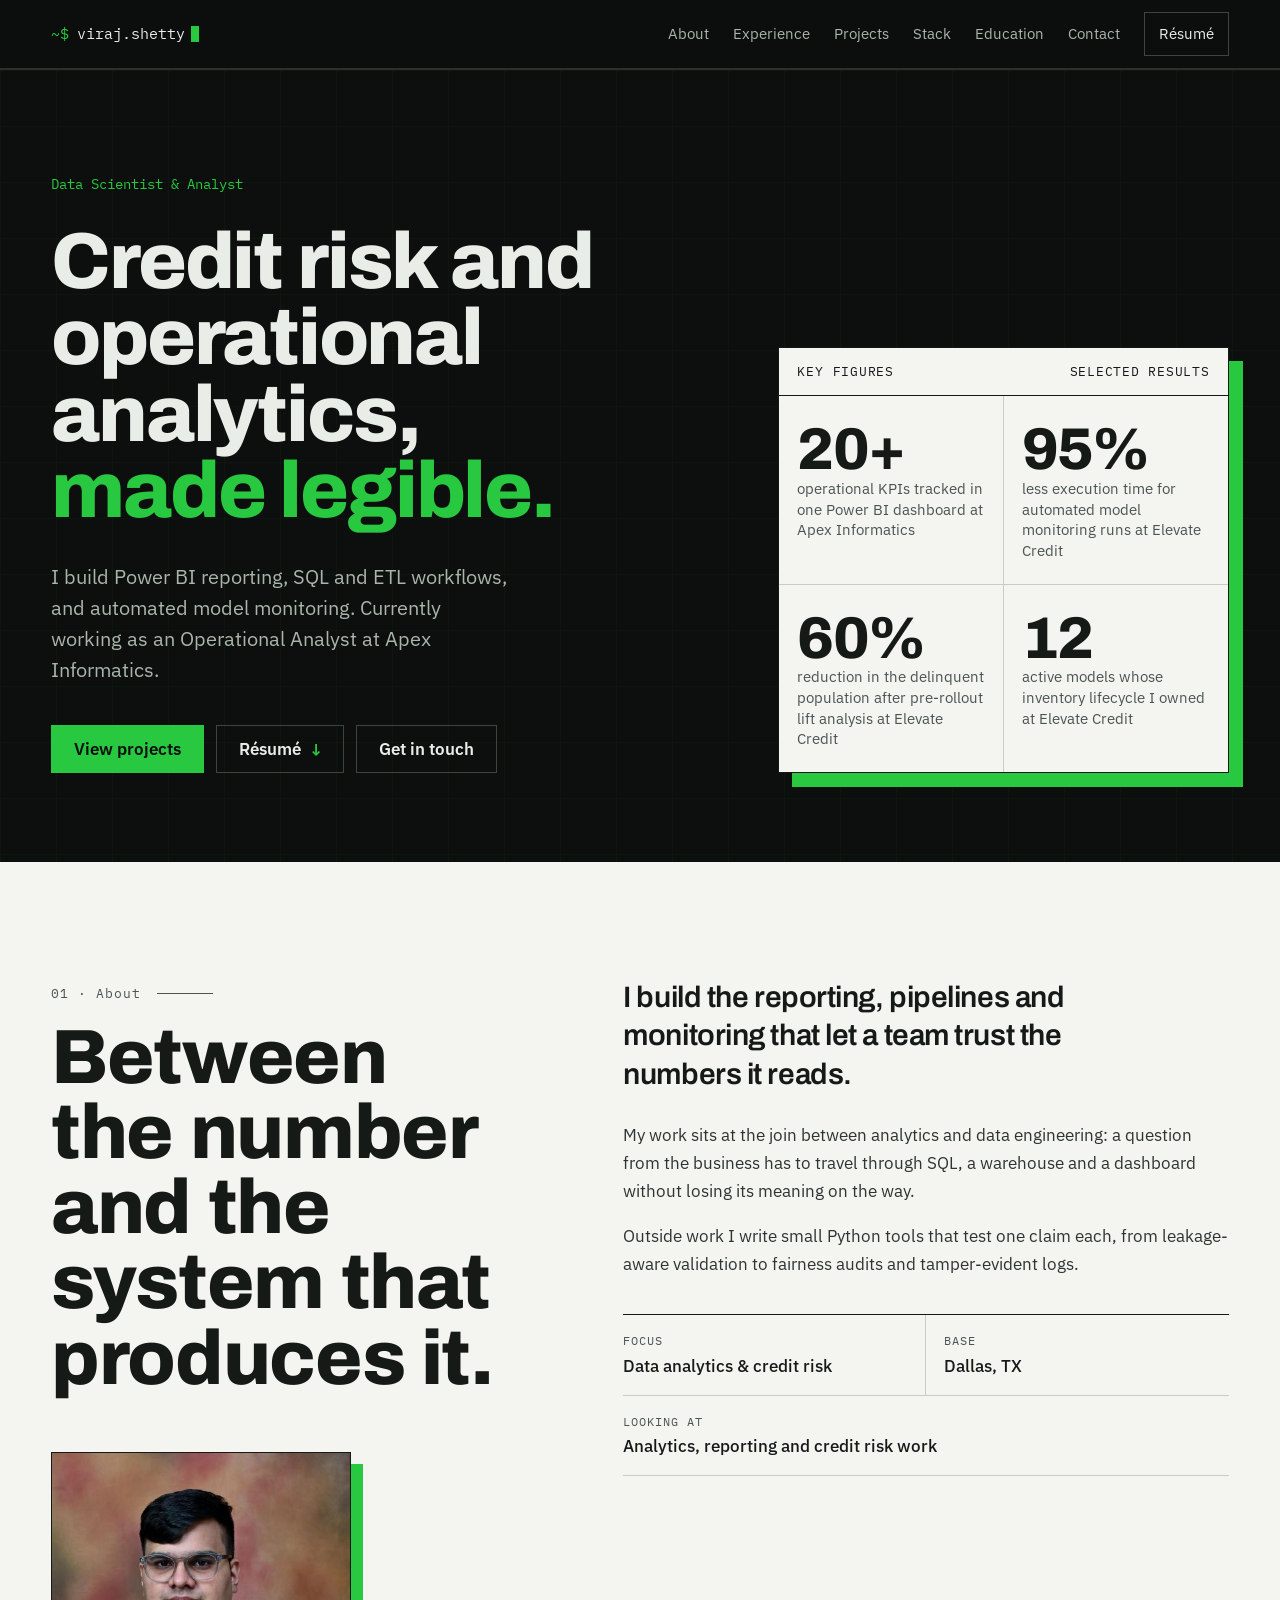
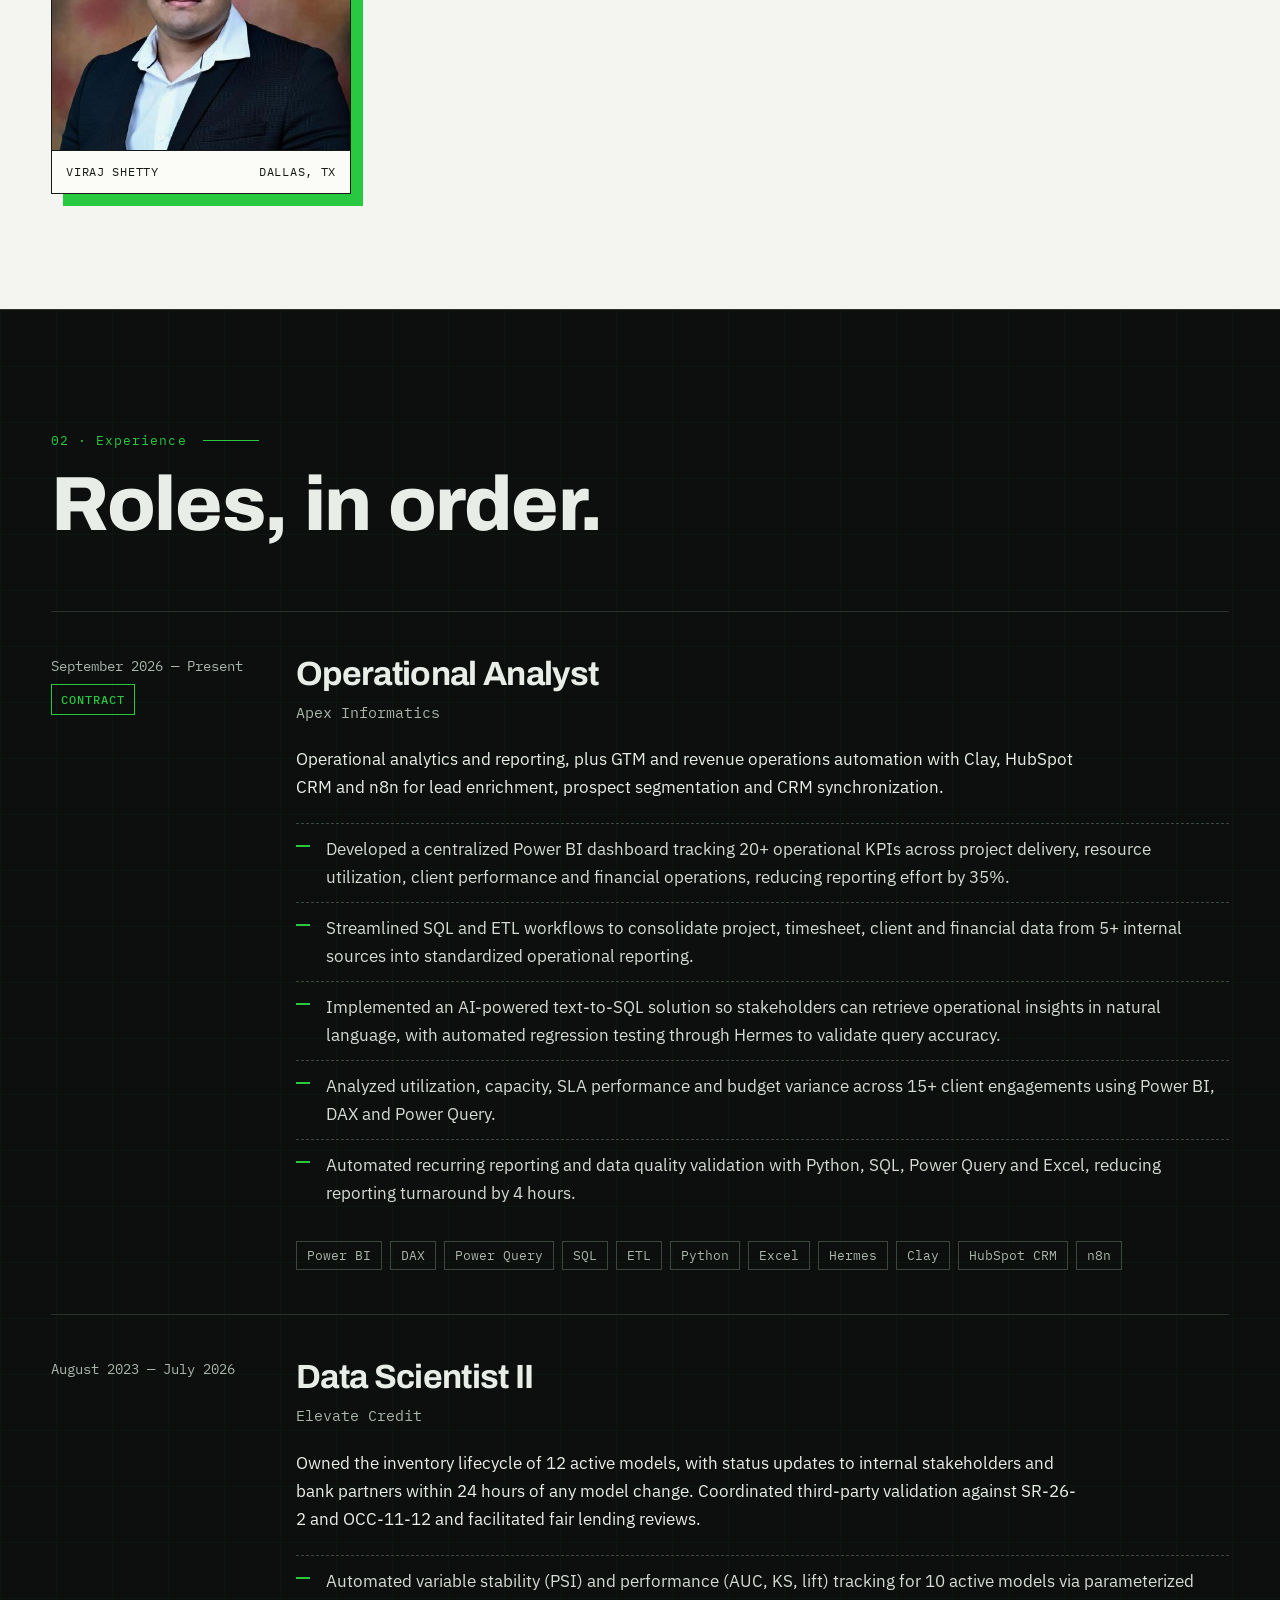
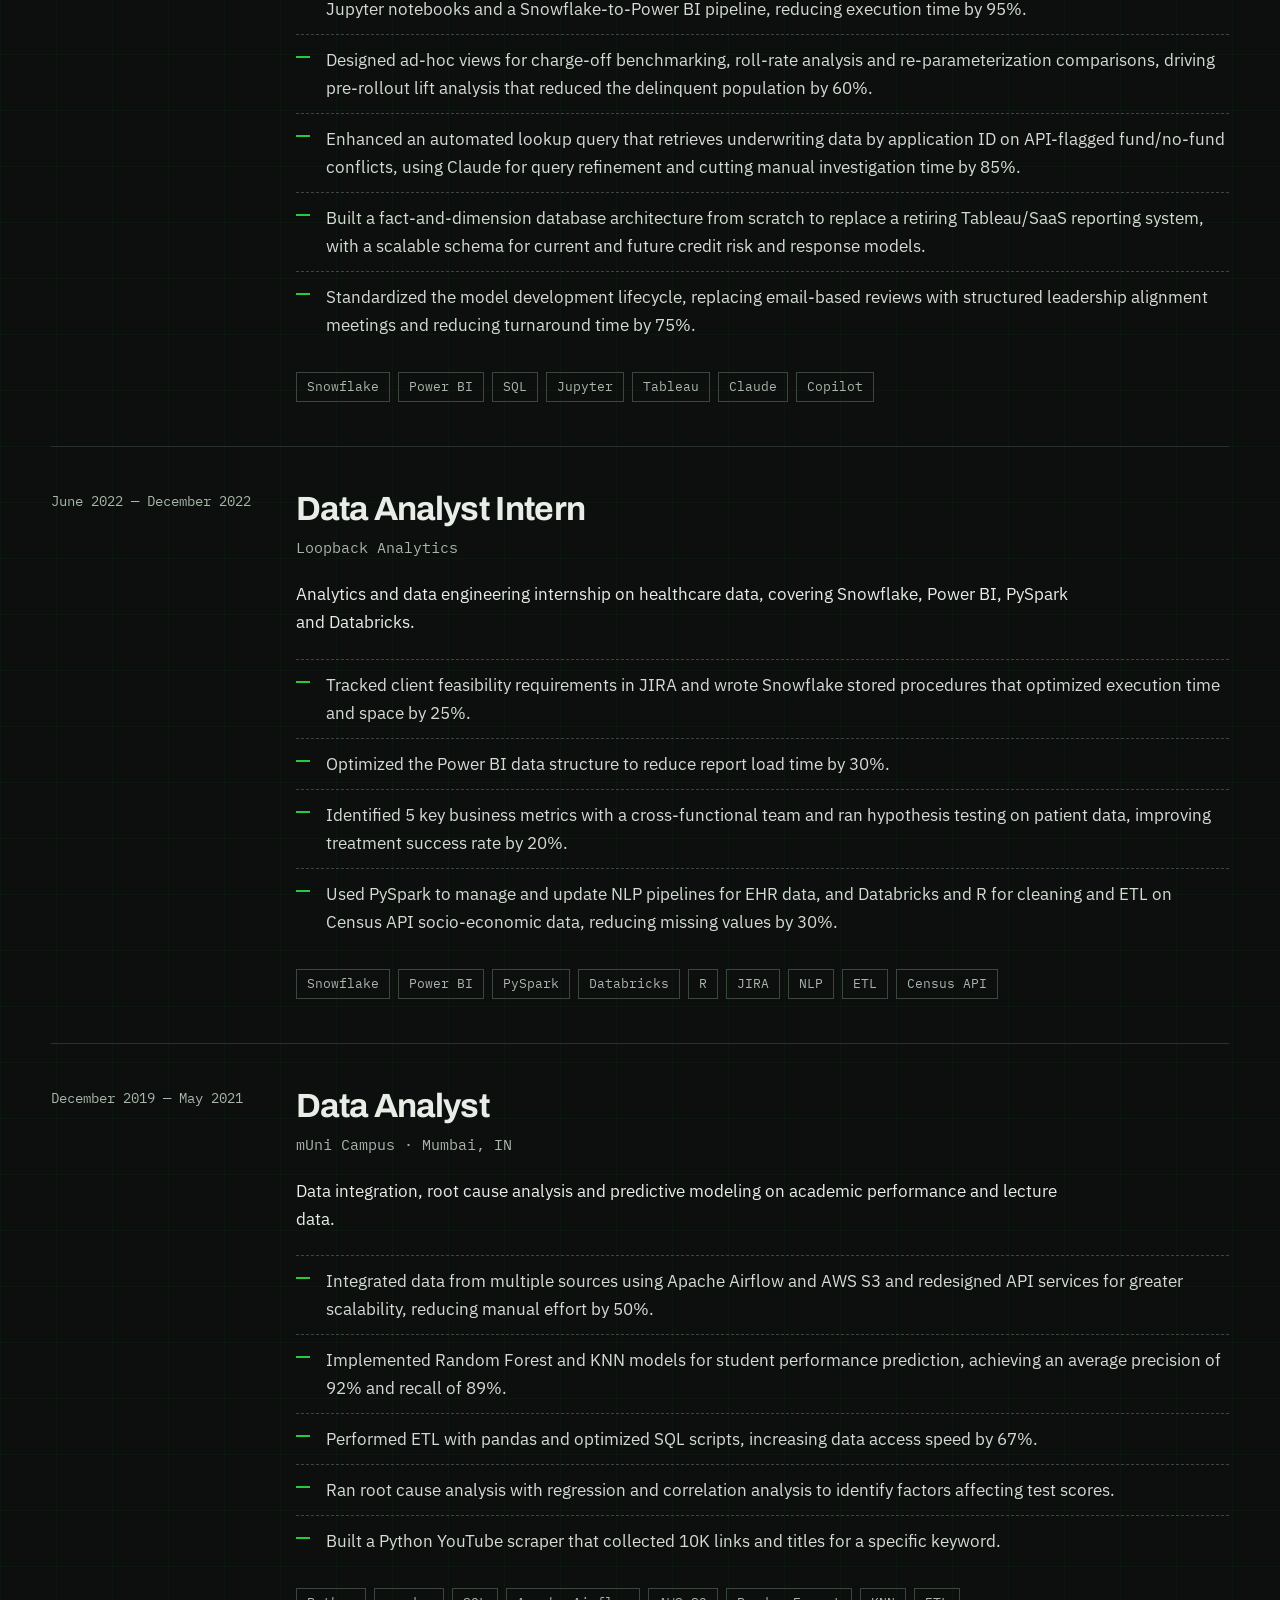
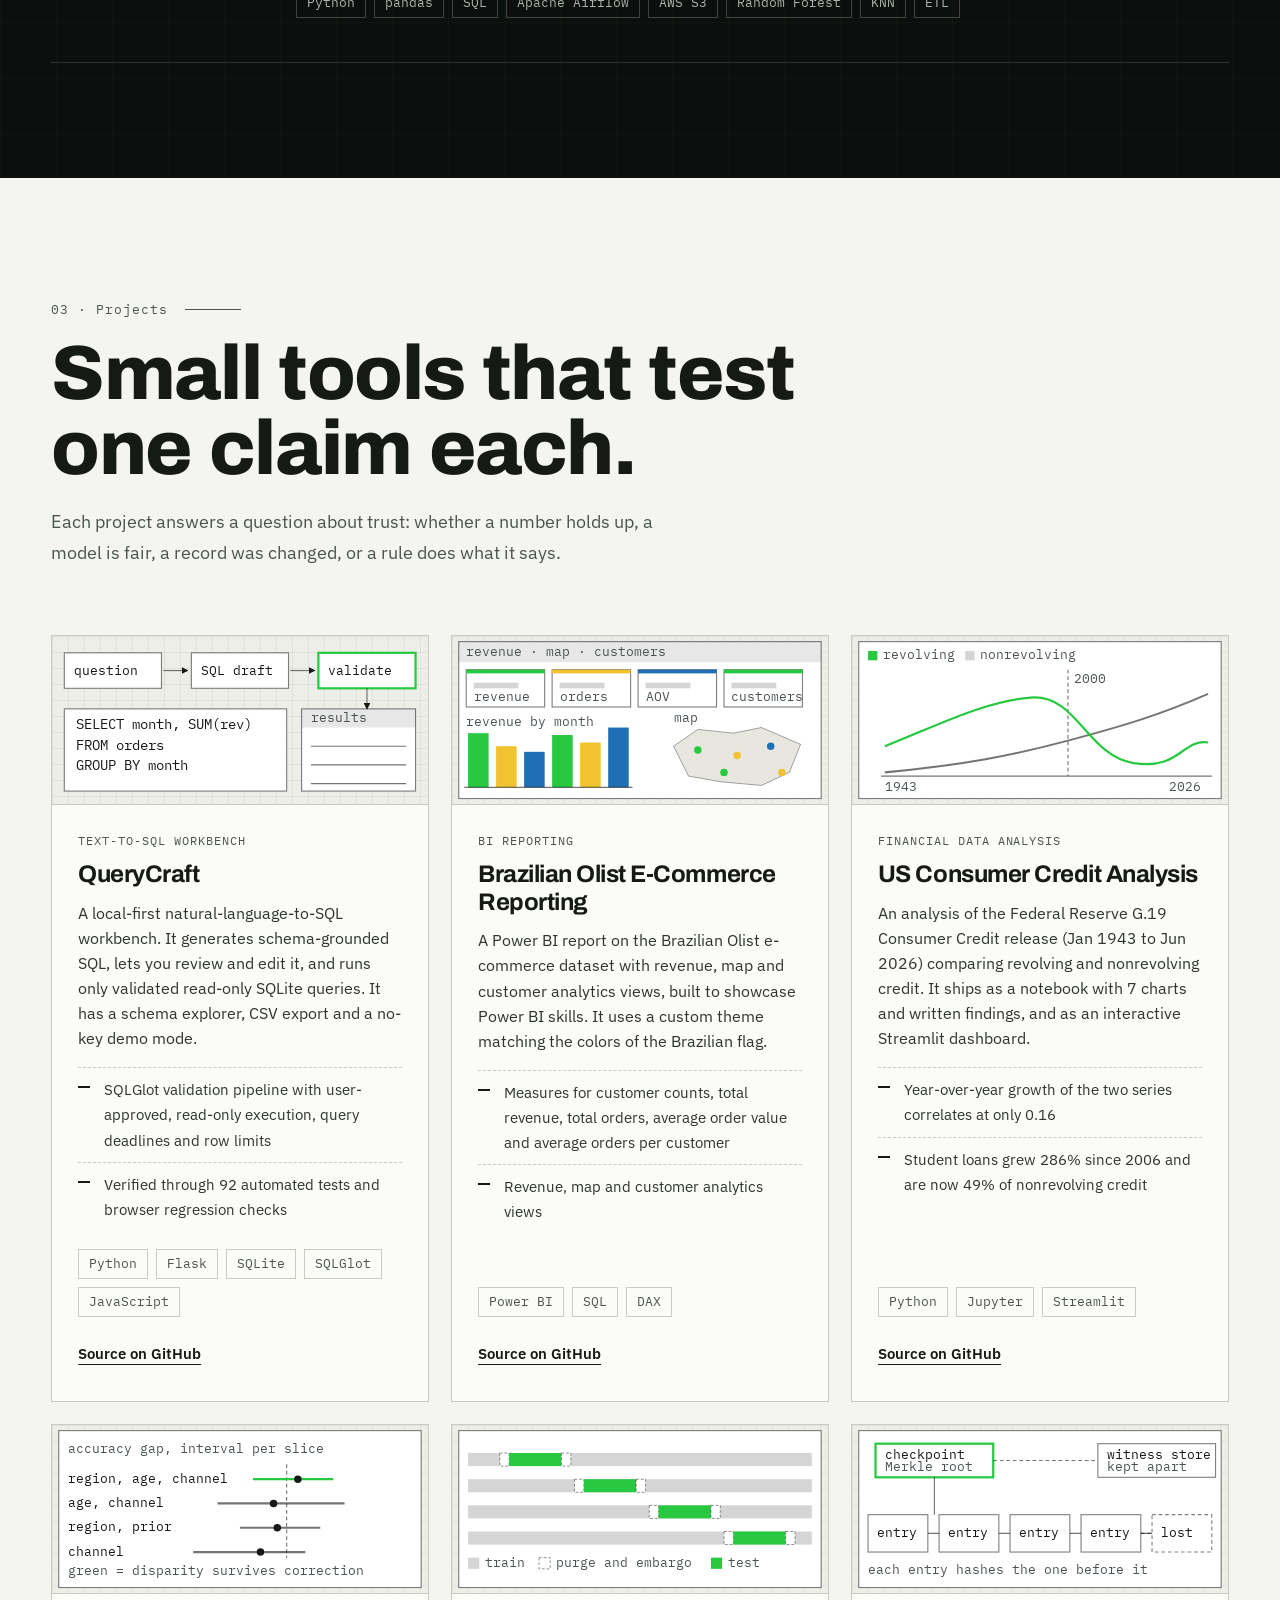
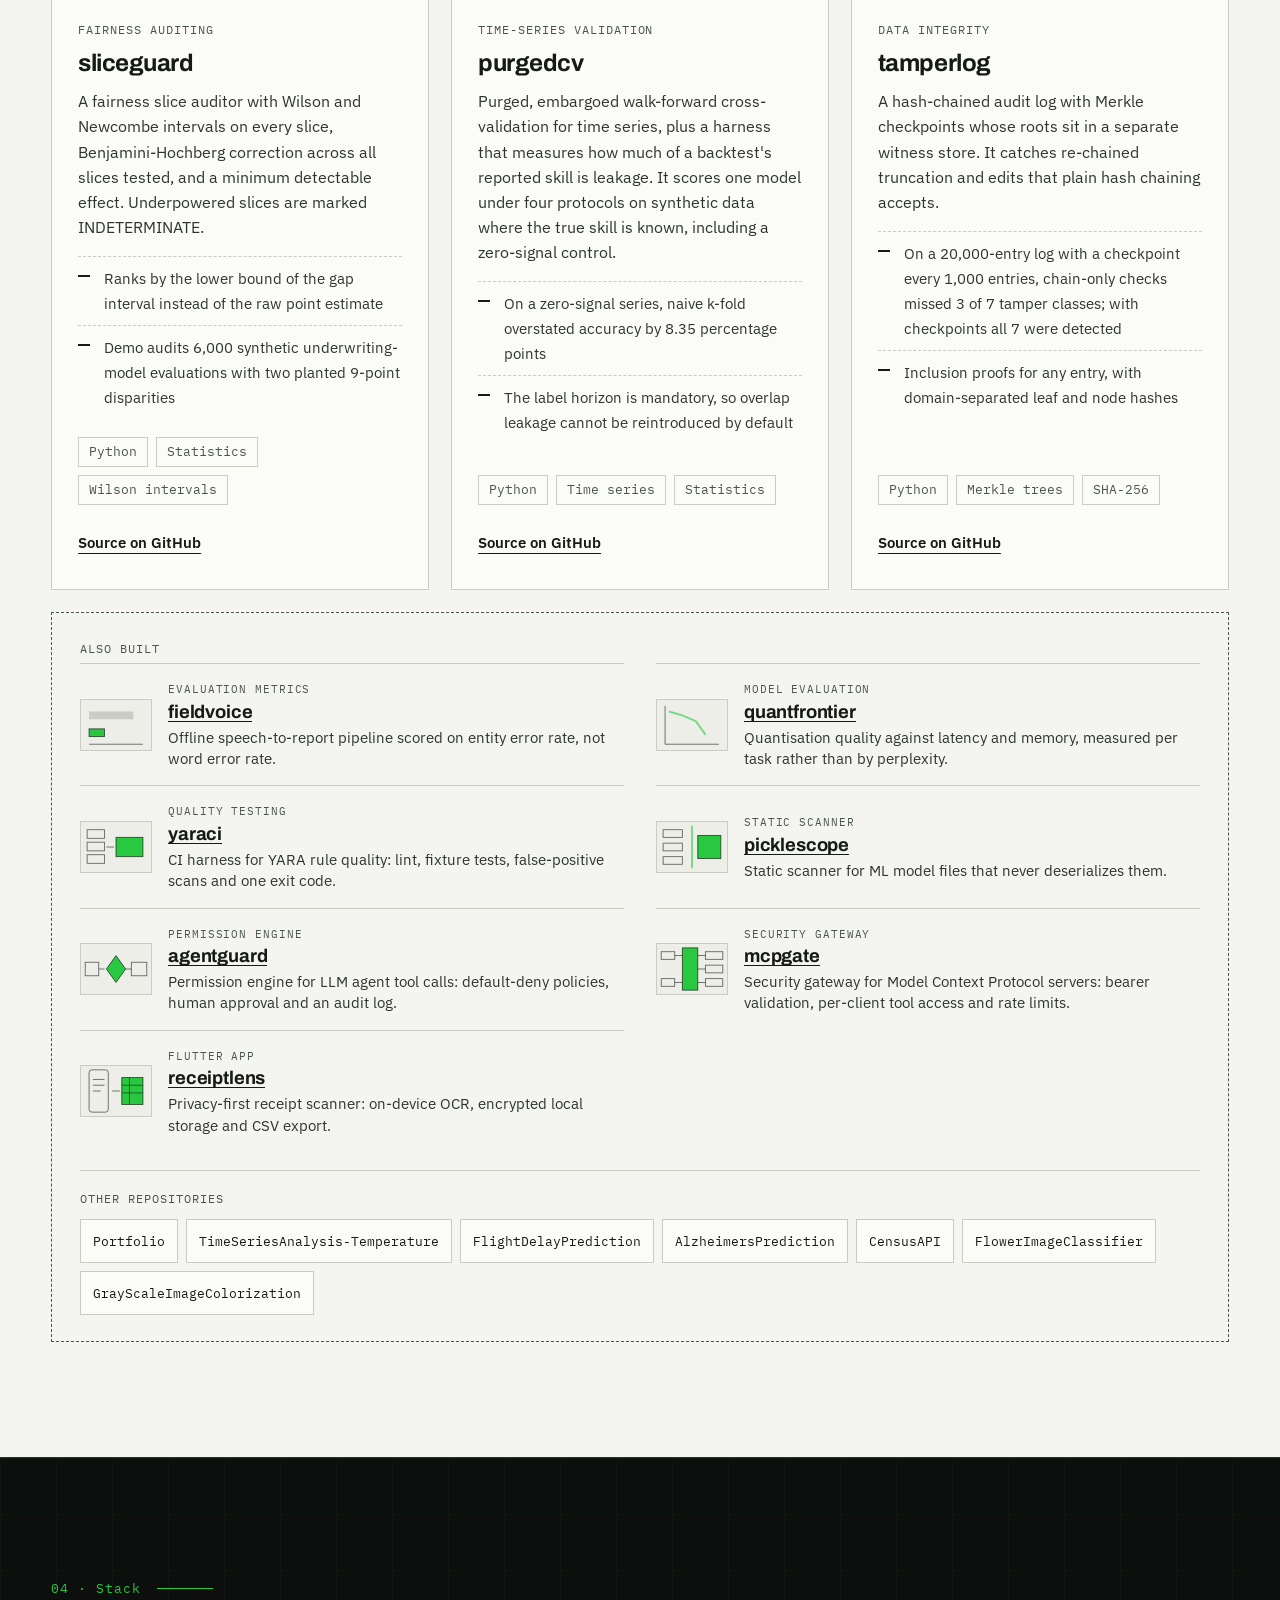
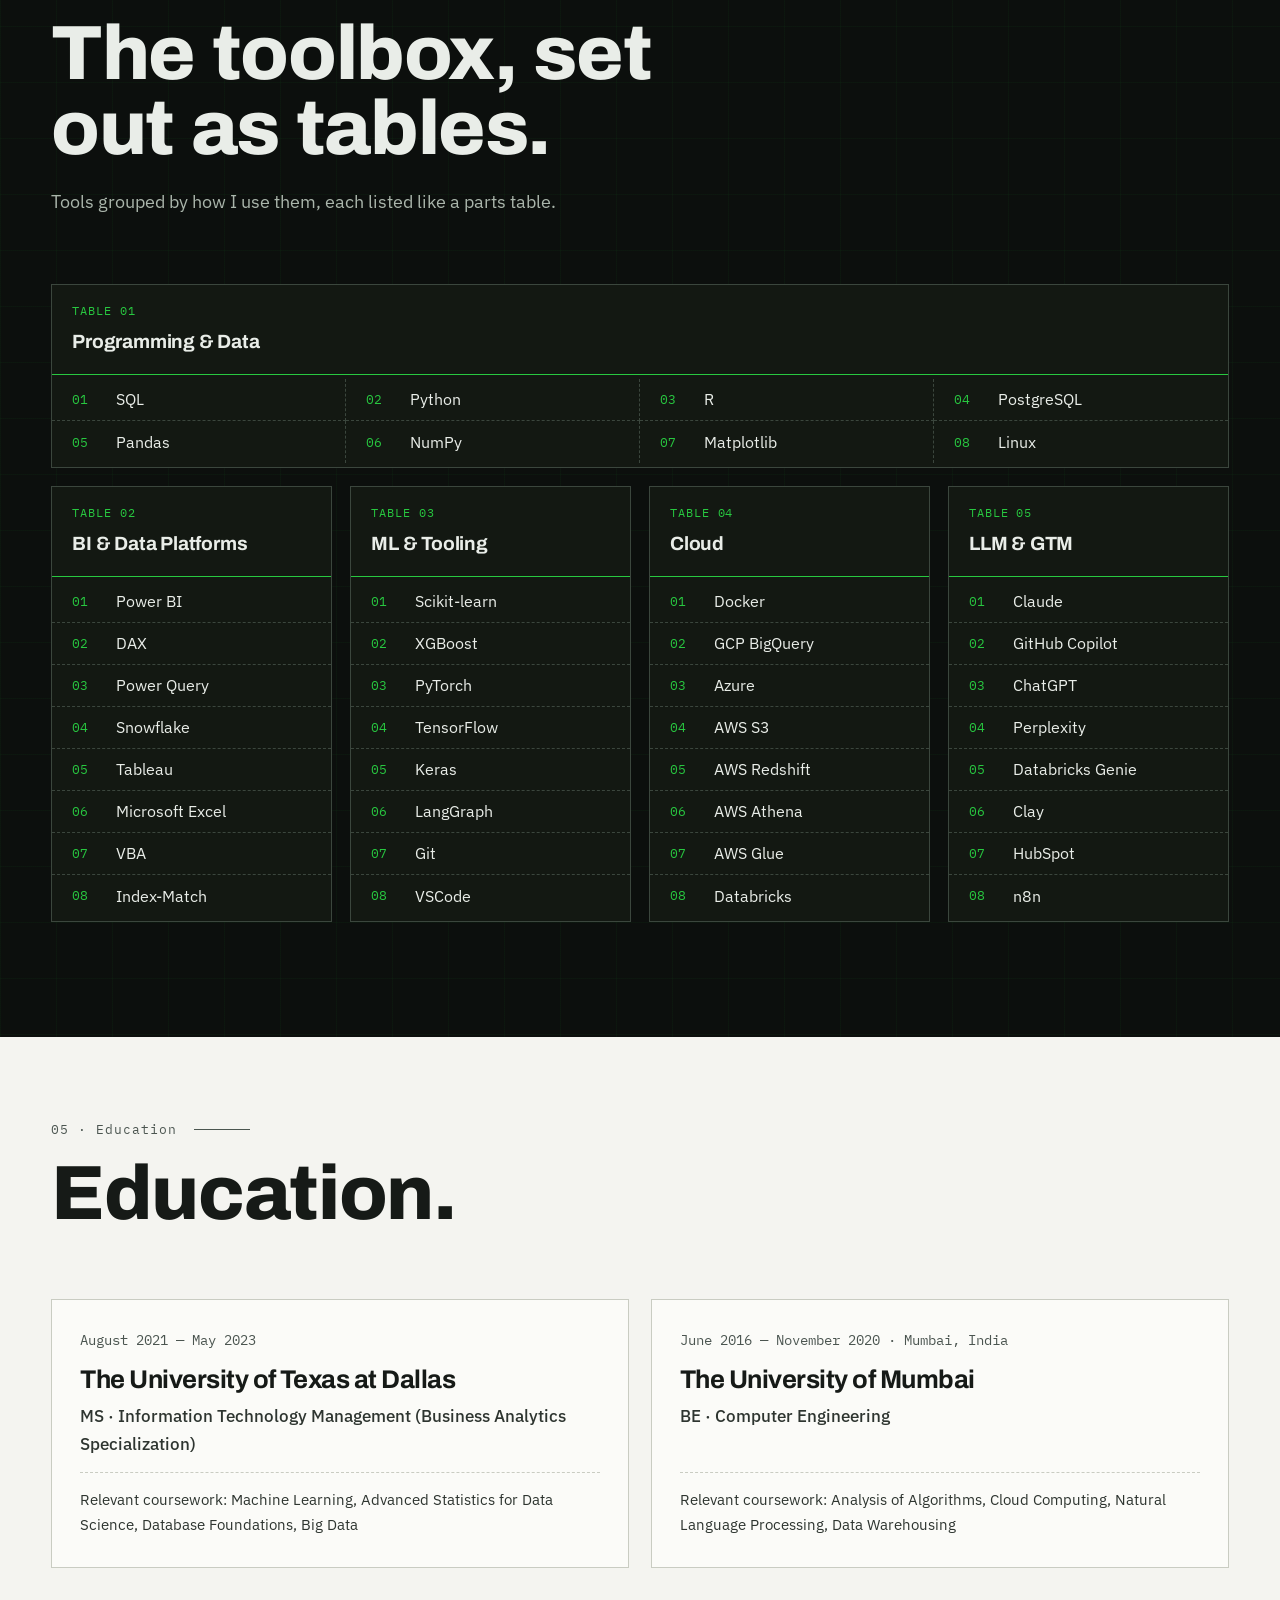
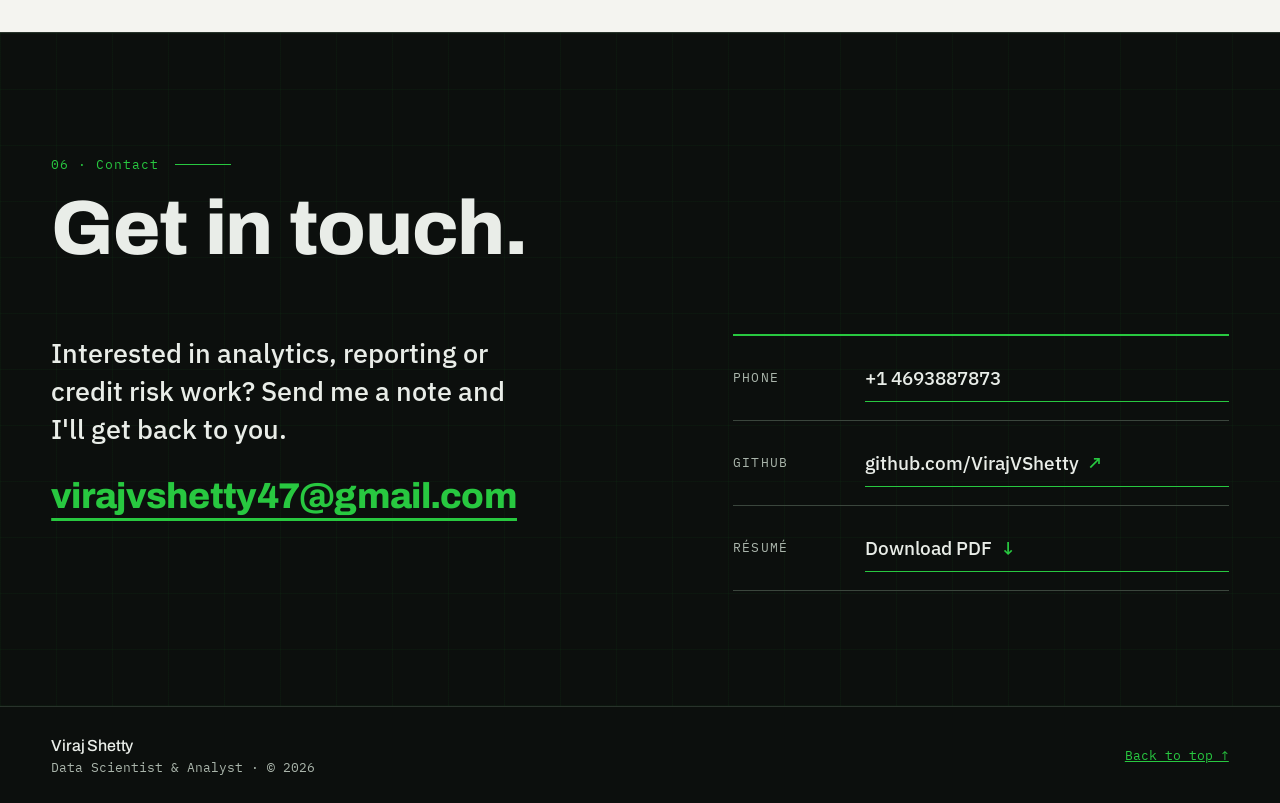
==== commit 45c2b30c: "Update Apex wording, mark contract role, add portrait - Hero: "Currently working as an Operational A" ====
--- a/index.html
+++ b/index.html
@@ -72,7 +72,7 @@
     <div>
       <p class="kicker">Data Scientist &amp; Analyst</p>
       <h1 id="hero-title">Credit risk and operational analytics, <em>made legible.</em></h1>
-      <p class="lede">I build Power BI reporting, SQL and ETL workflows, and automated model monitoring. I am an Operational Analyst at Apex Informatics.</p>
+      <p class="lede">I build Power BI reporting, SQL and ETL workflows, and automated model monitoring. Currently working as an Operational Analyst at Apex Informatics.</p>
       <div class="ctas">
         <a class="btn btn-primary" href="#projects">View projects</a>
         <a class="btn" href="assets/files/viraj-shetty-resume.pdf" download>Résumé <span class="arrow-down" aria-hidden="true">↓</span></a>
@@ -85,7 +85,7 @@
         <div><dt class="val">20+</dt><dd class="lab">operational KPIs tracked in one Power BI dashboard at Apex Informatics</dd></div>
         <div><dt class="val">95%</dt><dd class="lab">less execution time for automated model monitoring runs at Elevate Credit</dd></div>
         <div><dt class="val">60%</dt><dd class="lab">reduction in the delinquent population after pre-rollout lift analysis at Elevate Credit</dd></div>
-        <div><dt class="val">10-12</dt><dd class="lab">active models whose inventory lifecycle I owned at Elevate Credit</dd></div>
+        <div><dt class="val">12</dt><dd class="lab">active models whose inventory lifecycle I owned at Elevate Credit</dd></div>
       </dl>
     </aside>
   </div>
@@ -97,6 +97,10 @@
     <div class="sec-head">
       <p class="sec-no">01 · About</p>
       <h2 id="about-title">Between the number and the system that produces it.</h2>
+      <figure class="portrait">
+        <img src="assets/images/viraj-shetty.jpg" alt="Portrait of Viraj Shetty" width="460" height="460" loading="lazy" decoding="async">
+        <figcaption><span>Viraj Shetty</span><span>Dallas, TX</span></figcaption>
+      </figure>
     </div>
     <div class="about-copy">
       <p class="lead">I build the reporting, pipelines and monitoring that let a team trust the numbers it reads.</p>
@@ -123,6 +127,7 @@
         <div class="role-side">
           <div class="role-meta">
             <p class="role-dates">September 2026 — Present</p>
+            <span class="tag tag-quiet">Contract</span>
           </div>
         </div>
         <div>
@@ -145,13 +150,12 @@
         <div class="role-side">
           <div class="role-meta">
             <p class="role-dates">August 2023 — July 2026</p>
-            <span class="tag">In progress</span>
           </div>
         </div>
         <div>
           <h3>Data Scientist II</h3>
           <p class="org">Elevate Credit</p>
-          <p class="role-desc">Owned the inventory lifecycle of 10-12 active models, with status updates to internal stakeholders and bank partners within 24 hours of any model change. Coordinated third-party validation against SR-26-2 and OCC-11-12 and facilitated fair lending reviews.</p>
+          <p class="role-desc">Owned the inventory lifecycle of 12 active models, with status updates to internal stakeholders and bank partners within 24 hours of any model change. Coordinated third-party validation against SR-26-2 and OCC-11-12 and facilitated fair lending reviews.</p>
           <ul class="hl">
             <li>Automated variable stability (PSI) and performance (AUC, KS, lift) tracking for 10 active models via parameterized Jupyter notebooks and a Snowflake-to-Power BI pipeline, reducing execution time by 95%.</li>
             <li>Designed ad-hoc views for charge-off benchmarking, roll-rate analysis and re-parameterization comparisons, driving pre-rollout lift analysis that reduced the delinquent population by 60%.</li>
--- a/assets/site.css
+++ b/assets/site.css
@@ -174,6 +174,17 @@
 .facts dt { font-family: var(--mono); font-size: 0.74rem; text-transform: uppercase; letter-spacing: 0.08em; color: var(--ink-mute); margin-bottom: 4px; }
 .facts dd { font-weight: 500; color: var(--ink-text); line-height: 1.4; }
 .facts > div.wide { grid-column: 1 / -1; padding-right: 0; border-right: 0; }
+.portrait {
+  margin: clamp(36px, 4.5vw, 56px) 0 0; max-width: 300px;
+  background: var(--paper-card); border: 1px solid var(--ink-text);
+  box-shadow: 12px 12px 0 var(--phos);
+}
+.portrait img { width: 100%; height: auto; aspect-ratio: 1; object-fit: cover; border-bottom: 1px solid var(--ink-text); }
+.portrait figcaption {
+  display: flex; justify-content: space-between; align-items: center; gap: 12px;
+  min-height: 42px; padding: 0 14px;
+  font-family: var(--mono); font-size: 0.74rem; letter-spacing: 0.06em; text-transform: uppercase; color: var(--ink-text);
+}
 
 /* ---------- experience ---------- */
 .timeline { list-style: none; margin: 0; padding: 0; border-top: 1px solid var(--line); }
@@ -406,6 +417,7 @@
   .about-copy .lead { font-size: 1.3rem; margin-bottom: 14px; }
   .about-copy p { font-size: 0.94rem; line-height: 1.55; margin-bottom: 10px; }
   .facts { margin-top: 24px; }
+  .portrait { max-width: 220px; margin-top: 24px; box-shadow: 8px 8px 0 var(--phos); }
   .facts > div { padding: 12px 0; }
   .ctas { flex-direction: column; gap: 10px; }
   .ctas .btn { width: 100%; }
